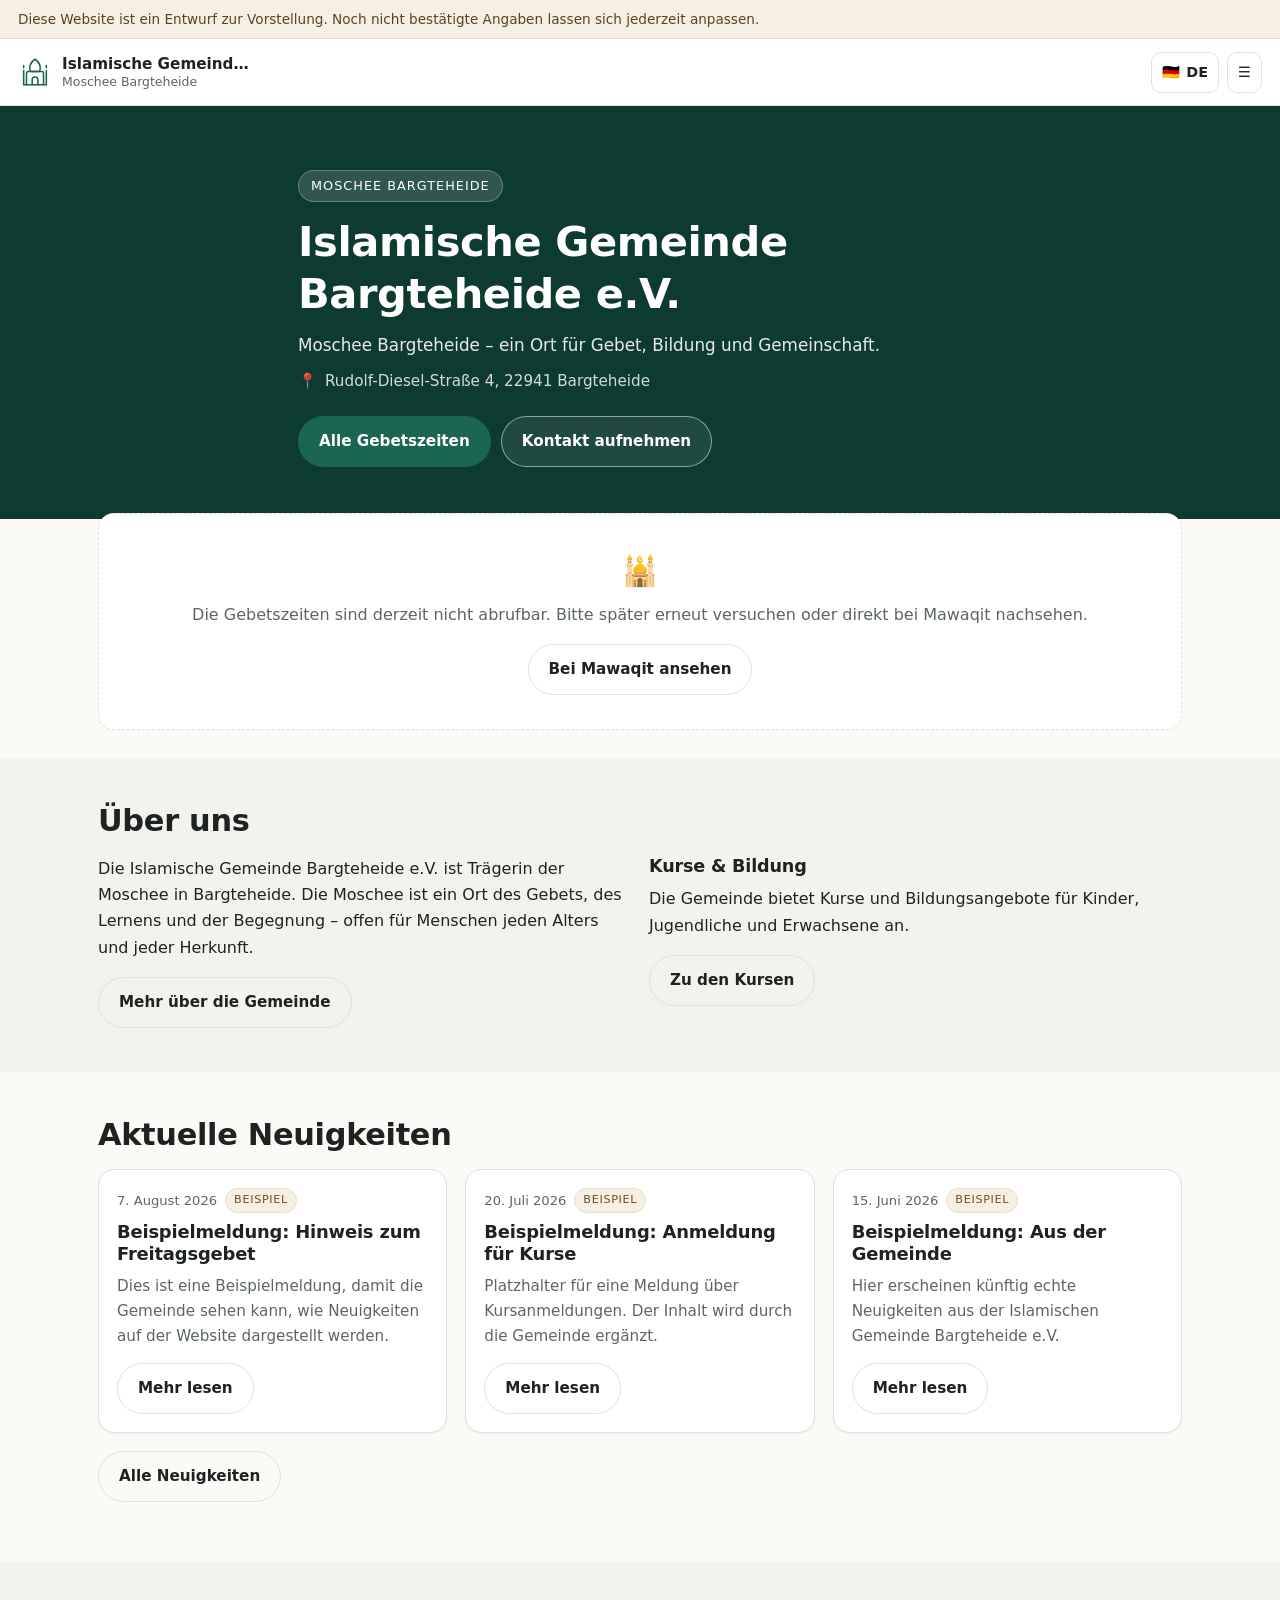
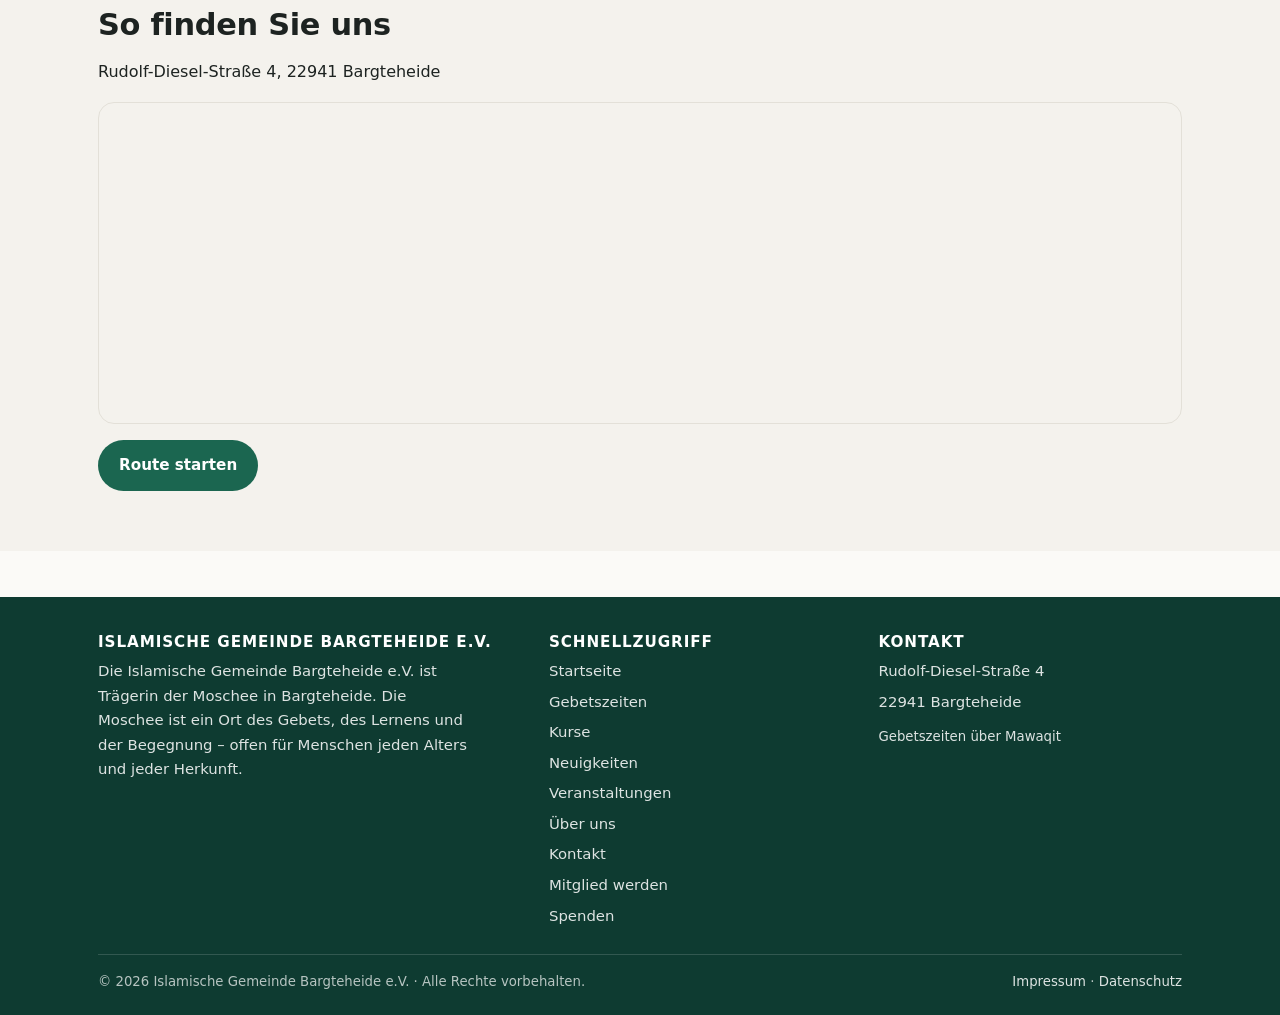
==== index.html @ 80eaada5 "feat: Website der Islamischen Gemeinde Bargteheide e.V. Mehrsprachige, statische Website (Deutsch, T" ====
<!doctype html>
<html lang="de">
  <head>
    <meta charset="utf-8" />
    <meta name="viewport" content="width=device-width, initial-scale=1" />
    <title>Islamische Gemeinde Bargteheide e.V. – Moschee Bargteheide</title>
    <meta
      name="description"
      content="Islamische Gemeinde Bargteheide e.V. – Moschee Bargteheide, Rudolf-Diesel-Straße 4, 22941 Bargteheide. Gebetszeiten, Kurse, Neuigkeiten und Veranstaltungen."
    />
    <meta name="theme-color" content="#14503f" />
    <link rel="icon" href="assets/img/favicon.svg" type="image/svg+xml" />
    <link rel="stylesheet" href="assets/css/style.css" />
  </head>
  <body data-page-title-key="nav.home">
    <a class="skip-link" href="#main" data-i18n="common.skip">Zum Inhalt springen</a>
    <div data-site-header></div>

    <main id="main">
      <section class="hero">
        <div class="hero__media">
          <img data-hero-image src="assets/img/moschee-aussen.jpg" alt="" />
        </div>
        <div class="container hero__inner">
          <span class="hero__kicker" data-i18n="site.subtitle">Moschee Bargteheide</span>
          <h1 data-i18n="home.heroTitle">Islamische Gemeinde Bargteheide e.V.</h1>
          <p class="hero__text" data-i18n="home.heroSubtitle">
            Moschee Bargteheide – ein Ort für Gebet, Bildung und Gemeinschaft.
          </p>
          <p class="hero__address">
            <span aria-hidden="true">📍</span>
            <span data-address>Rudolf-Diesel-Straße 4, 22941 Bargteheide</span>
          </p>
          <div class="hero__actions">
            <a class="btn btn--primary" href="gebetszeiten.html" data-i18n="home.ctaPrayer">Alle Gebetszeiten</a>
            <a class="btn btn--ghost" href="kontakt.html" data-i18n="home.ctaContact">Kontakt aufnehmen</a>
          </div>
        </div>
      </section>

      <section class="section section--tight">
        <div class="container prayer-panel">
          <div data-prayer="compact"></div>
        </div>
      </section>

      <section class="section section--alt">
        <div class="container">
          <h2 data-i18n="home.aboutTitle">Über uns</h2>
          <div class="grid grid--2">
            <div>
              <p data-i18n="home.aboutText">
                Die Islamische Gemeinde Bargteheide e.V. ist Trägerin der Moschee in Bargteheide.
              </p>
              <a class="btn btn--outline" href="ueber-uns.html" data-i18n="home.aboutMore">Mehr über die Gemeinde</a>
            </div>
            <div>
              <h3 data-i18n="home.coursesTitle">Kurse &amp; Bildung</h3>
              <p data-i18n="home.coursesText">
                Die Gemeinde bietet Kurse und Bildungsangebote für Kinder, Jugendliche und Erwachsene an.
              </p>
              <a class="btn btn--outline" href="kurse.html" data-i18n="home.coursesLink">Zu den Kursen</a>
            </div>
          </div>
        </div>
      </section>

      <section class="section">
        <div class="container">
          <h2 data-i18n="home.newsTitle">Aktuelle Neuigkeiten</h2>
          <div data-news="latest" data-limit="3"></div>
          <p style="margin-top: 18px">
            <a class="btn btn--outline" href="neuigkeiten.html" data-i18n="home.newsAll">Alle Neuigkeiten</a>
          </p>
        </div>
      </section>

      <section class="section section--alt">
        <div class="container">
          <h2 data-i18n="home.findUs">So finden Sie uns</h2>
          <p data-address>Rudolf-Diesel-Straße 4, 22941 Bargteheide</p>
          <div data-map></div>
          <p style="margin-top: 16px">
            <a class="btn btn--primary" data-route-button href="#" hidden>Route starten</a>
          </p>
        </div>
      </section>
    </main>

    <div data-site-footer></div>

    <script src="assets/js/site.js"></script>
    <script src="assets/js/pages.js"></script>
    <script src="assets/js/prayer.js"></script>
    <script src="assets/js/content.js"></script>
  </body>
</html>
---- assets/css/style.css ----
/* Islamische Gemeinde Bargteheide e.V. – Moschee Bargteheide
   Ruhiges, modernes Design. Mobile First. */

:root {
  --green-900: #0e3b31;
  --green-800: #14503f;
  --green-700: #1b6650;
  --green-600: #248063;
  --green-100: #e5f0ec;
  --sand-500: #b08b52;
  --sand-100: #f6efe4;

  --bg: #fbfaf7;
  --surface: #ffffff;
  --surface-2: #f4f2ed;
  --text: #1d2321;
  --text-soft: #5b6663;
  --border: #e3e0d8;

  --radius: 16px;
  --radius-sm: 10px;
  --shadow: 0 1px 2px rgba(16, 40, 34, 0.05), 0 8px 24px rgba(16, 40, 34, 0.06);
  --shadow-sm: 0 1px 2px rgba(16, 40, 34, 0.06);

  --max: 1120px;
  --header-h: 66px;

  --font: "Segoe UI", system-ui, -apple-system, "Helvetica Neue", Arial, sans-serif;
}

@media (prefers-color-scheme: dark) {
  :root {
    --bg: #101513;
    --surface: #171e1b;
    --surface-2: #1e2724;
    --text: #eef2f0;
    --text-soft: #a7b3af;
    --border: #2a3531;
    --green-100: #1c2f29;
    --shadow: 0 1px 2px rgba(0, 0, 0, 0.35), 0 8px 24px rgba(0, 0, 0, 0.3);
    --shadow-sm: 0 1px 2px rgba(0, 0, 0, 0.35);
  }
}

*,
*::before,
*::after {
  box-sizing: border-box;
}

html {
  scroll-behavior: smooth;
}

body {
  margin: 0;
  background: var(--bg);
  color: var(--text);
  font-family: var(--font);
  font-size: 16px;
  line-height: 1.65;
  -webkit-text-size-adjust: 100%;
}

body[dir="rtl"] {
  font-family: "Segoe UI", "Noto Naskh Arabic", "Times New Roman", system-ui, sans-serif;
  line-height: 1.9;
}

img {
  max-width: 100%;
  display: block;
}

a {
  color: var(--green-700);
  text-decoration: none;
}

a:hover {
  text-decoration: underline;
}

h1,
h2,
h3 {
  line-height: 1.25;
  margin: 0 0 0.5em;
  font-weight: 700;
  letter-spacing: -0.01em;
}

h1 {
  font-size: clamp(1.75rem, 5vw, 2.6rem);
}
h2 {
  font-size: clamp(1.35rem, 3.5vw, 1.9rem);
}
h3 {
  font-size: 1.1rem;
}

p {
  margin: 0 0 1em;
}

.container {
  width: 100%;
  max-width: var(--max);
  margin-inline: auto;
  padding-inline: 18px;
}

.section {
  padding-block: 44px;
}

.section--tight {
  padding-block: 28px;
}

.section--alt {
  background: var(--surface-2);
}

.sr-only {
  position: absolute;
  width: 1px;
  height: 1px;
  overflow: hidden;
  clip: rect(0 0 0 0);
  white-space: nowrap;
}

/* Ausserhalb des Sichtbereichs, aber ohne waagerechtes Scrollen zu erzeugen
   (wichtig fuer die Leserichtung von rechts nach links). */
.skip-link {
  position: absolute;
  top: 8px;
  inset-inline-start: 12px;
  z-index: 200;
  background: var(--green-800);
  color: #fff;
  padding: 10px 16px;
  border-radius: var(--radius-sm);
  transform: translateY(-300%);
}
.skip-link:focus {
  transform: none;
}

:focus-visible {
  outline: 3px solid var(--green-600);
  outline-offset: 2px;
}

/* ---------- Kopfzeile ---------- */

/* Kopf- und Hinweisleiste duerfen etwas breiter sein als der Inhalt,
   damit das Hauptmenue in allen vier Sprachen in eine Zeile passt. */
.site-header > .container,
.site-header .header-inner,
.notice-bar .container,
.mobile-nav > .container {
  max-width: 1320px;
}

.site-header {
  position: sticky;
  top: 0;
  z-index: 100;
  background: color-mix(in srgb, var(--surface) 92%, transparent);
  backdrop-filter: blur(10px);
  border-bottom: 1px solid var(--border);
}

.header-inner {
  min-height: var(--header-h);
  display: flex;
  align-items: center;
  gap: 12px;
}

.brand {
  display: flex;
  align-items: center;
  gap: 10px;
  color: inherit;
  margin-inline-end: auto;
  padding-block: 10px;
}
.brand:hover {
  text-decoration: none;
}

.brand__mark {
  width: 34px;
  height: 34px;
  flex: 0 0 34px;
  color: var(--green-700);
}

.brand__text {
  display: flex;
  flex-direction: column;
  min-width: 0;
}
.brand__title,
.brand__sub {
  overflow: hidden;
  text-overflow: ellipsis;
  white-space: nowrap;
  max-width: min(12rem, 42vw);
}
.brand__title {
  font-weight: 700;
  font-size: 0.95rem;
  line-height: 1.25;
}
.brand__sub {
  font-size: 0.78rem;
  color: var(--text-soft);
  line-height: 1.25;
}

.nav {
  display: none;
}

.nav__list {
  list-style: none;
  display: flex;
  gap: 2px;
  margin: 0;
  padding: 0;
}

.nav__link {
  display: block;
  padding: 8px 9px;
  border-radius: var(--radius-sm);
  color: var(--text);
  font-size: 0.86rem;
  white-space: nowrap;
}
.nav__link:hover {
  background: var(--green-100);
  text-decoration: none;
}
.nav__link[aria-current="page"] {
  color: var(--green-700);
  font-weight: 600;
  background: var(--green-100);
}

.header-actions {
  display: flex;
  align-items: center;
  gap: 8px;
}

.icon-btn {
  display: inline-flex;
  align-items: center;
  gap: 6px;
  background: var(--surface);
  border: 1px solid var(--border);
  color: var(--text);
  border-radius: var(--radius-sm);
  padding: 8px 10px;
  font: inherit;
  font-size: 0.9rem;
  cursor: pointer;
  min-height: 40px;
}
.icon-btn:hover {
  border-color: var(--green-600);
}

/* Sprachauswahl */

.lang {
  position: relative;
}

.lang__current {
  font-weight: 600;
}

.lang__menu {
  position: absolute;
  inset-inline-end: 0;
  top: calc(100% + 8px);
  min-width: 190px;
  background: var(--surface);
  border: 1px solid var(--border);
  border-radius: var(--radius);
  box-shadow: var(--shadow);
  padding: 6px;
  margin: 0;
  list-style: none;
  display: none;
}
.lang__menu[data-open="true"] {
  display: block;
}

.lang__option {
  display: flex;
  align-items: center;
  gap: 10px;
  width: 100%;
  padding: 9px 10px;
  border: 0;
  background: transparent;
  border-radius: var(--radius-sm);
  font: inherit;
  color: var(--text);
  cursor: pointer;
  text-align: start;
}
.lang__option:hover {
  background: var(--green-100);
}
.lang__option[aria-current="true"] {
  font-weight: 700;
  color: var(--green-700);
}
.lang__flag {
  font-size: 1.15rem;
}

/* Mobiles Menü */

.mobile-nav {
  display: none;
  border-top: 1px solid var(--border);
  background: var(--surface);
  padding: 10px 0 16px;
}
.mobile-nav[data-open="true"] {
  display: block;
}
.mobile-nav__list {
  list-style: none;
  margin: 0;
  padding: 0;
  display: grid;
  gap: 2px;
}
.mobile-nav__list a {
  display: block;
  padding: 11px 12px;
  border-radius: var(--radius-sm);
  color: var(--text);
}
.mobile-nav__list a:hover,
.mobile-nav__list a[aria-current="page"] {
  background: var(--green-100);
  color: var(--green-700);
  text-decoration: none;
}

@media (min-width: 1300px) {
  .nav {
    display: block;
  }
  .menu-toggle {
    display: none;
  }
  .mobile-nav {
    display: none !important;
  }
  .brand__title,
  .brand__sub {
    max-width: 15rem;
  }
}

/* Sehr schmale Telefone */
@media (max-width: 360px) {
  .container {
    padding-inline: 14px;
  }
  .brand__title,
  .brand__sub {
    max-width: 38vw;
  }
  .icon-btn {
    padding: 8px;
  }
}

/* ---------- Hinweisbanner ---------- */

.notice-bar {
  background: var(--sand-100);
  color: #5a4322;
  font-size: 0.85rem;
  border-bottom: 1px solid #e8dcc6;
}
@media (prefers-color-scheme: dark) {
  .notice-bar {
    background: #2a2418;
    color: #e5d5b4;
    border-bottom-color: #3a3222;
  }
}
.notice-bar .container {
  padding-block: 8px;
}

/* ---------- Startseite / Hero ---------- */

.hero {
  position: relative;
  color: #fff;
  background: var(--green-900);
  overflow: hidden;
}

.hero__media {
  position: absolute;
  inset: 0;
}
.hero__media img {
  width: 100%;
  height: 100%;
  object-fit: cover;
}
.hero__media::after {
  content: "";
  position: absolute;
  inset: 0;
  background: linear-gradient(180deg, rgba(9, 32, 26, 0.55) 0%, rgba(9, 32, 26, 0.82) 100%);
}

.hero__inner {
  position: relative;
  padding-block: 64px 52px;
  max-width: 720px;
}

.hero__kicker {
  display: inline-block;
  font-size: 0.8rem;
  letter-spacing: 0.08em;
  text-transform: uppercase;
  background: rgba(255, 255, 255, 0.14);
  border: 1px solid rgba(255, 255, 255, 0.25);
  padding: 4px 12px;
  border-radius: 999px;
  margin-bottom: 14px;
}

.hero h1 {
  color: #fff;
  margin-bottom: 12px;
}

.hero__text {
  color: rgba(255, 255, 255, 0.9);
  font-size: 1.05rem;
  margin-bottom: 10px;
}

.hero__address {
  color: rgba(255, 255, 255, 0.82);
  font-size: 0.95rem;
  display: flex;
  align-items: center;
  gap: 8px;
  margin-bottom: 22px;
}

.hero__actions {
  display: flex;
  flex-wrap: wrap;
  gap: 10px;
}

/* ---------- Schaltflächen ---------- */

.btn {
  display: inline-flex;
  align-items: center;
  justify-content: center;
  gap: 8px;
  padding: 12px 20px;
  border-radius: 999px;
  font-weight: 600;
  font-size: 0.95rem;
  border: 1px solid transparent;
  cursor: pointer;
  min-height: 46px;
  transition: background-color 0.15s ease, border-color 0.15s ease, color 0.15s ease;
}
.btn:hover {
  text-decoration: none;
}

.btn--primary {
  background: var(--green-700);
  color: #fff;
}
.btn--primary:hover {
  background: var(--green-800);
}

.btn--ghost {
  background: rgba(255, 255, 255, 0.08);
  border-color: rgba(255, 255, 255, 0.5);
  color: #fff;
}
.btn--ghost:hover {
  background: rgba(255, 255, 255, 0.16);
}

.btn--outline {
  background: transparent;
  border-color: var(--border);
  color: var(--text);
}
.btn--outline:hover {
  border-color: var(--green-600);
  color: var(--green-700);
}

/* ---------- Gebetszeiten ---------- */

.prayer-panel {
  margin-top: -34px;
  position: relative;
  z-index: 2;
}

.card {
  background: var(--surface);
  border: 1px solid var(--border);
  border-radius: var(--radius);
  box-shadow: var(--shadow);
  padding: 20px;
}

.next-prayer {
  display: grid;
  gap: 14px;
  align-items: center;
  border-bottom: 1px solid var(--border);
  padding-bottom: 16px;
  margin-bottom: 16px;
}

.next-prayer__label {
  font-size: 0.82rem;
  text-transform: uppercase;
  letter-spacing: 0.08em;
  color: var(--text-soft);
  margin-bottom: 2px;
}

.next-prayer__name {
  font-size: 1.5rem;
  font-weight: 700;
  color: var(--green-700);
}

.next-prayer__time {
  font-size: 1.05rem;
  color: var(--text-soft);
}

.countdown {
  display: flex;
  gap: 8px;
  /* Stunden – Minuten – Sekunden bleiben in jeder Sprache in derselben Reihenfolge. */
  direction: ltr;
}

.countdown__cell {
  background: var(--surface-2);
  border-radius: var(--radius-sm);
  padding: 8px 12px;
  min-width: 62px;
  text-align: center;
}
.countdown__value {
  font-size: 1.4rem;
  font-weight: 700;
  font-variant-numeric: tabular-nums;
  line-height: 1.15;
}
.countdown__unit {
  font-size: 0.7rem;
  text-transform: uppercase;
  letter-spacing: 0.06em;
  color: var(--text-soft);
}

@media (min-width: 700px) {
  .next-prayer {
    grid-template-columns: 1fr auto;
  }
  .card {
    padding: 26px;
  }
}

.times-grid {
  display: grid;
  grid-template-columns: repeat(2, 1fr);
  gap: 8px;
}

@media (min-width: 620px) {
  .times-grid {
    grid-template-columns: repeat(3, 1fr);
  }
}
@media (min-width: 900px) {
  .times-grid {
    grid-template-columns: repeat(6, 1fr);
  }
}

.time-cell {
  background: var(--surface-2);
  border-radius: var(--radius-sm);
  padding: 12px 10px;
  text-align: center;
  border: 1px solid transparent;
}
.time-cell[data-active="true"] {
  background: var(--green-100);
  border-color: var(--green-600);
}
.time-cell__name {
  font-size: 0.8rem;
  color: var(--text-soft);
  margin-bottom: 2px;
}
.time-cell__value {
  font-size: 1.22rem;
  font-weight: 700;
  font-variant-numeric: tabular-nums;
}
.time-cell__iqama {
  font-size: 0.74rem;
  color: var(--text-soft);
  margin-top: 2px;
}

.jumua-box {
  margin-top: 16px;
  background: linear-gradient(135deg, var(--green-800), var(--green-600));
  color: #fff;
  border-radius: var(--radius);
  padding: 16px 20px;
  display: flex;
  flex-wrap: wrap;
  align-items: center;
  justify-content: space-between;
  gap: 10px;
}
.jumua-box__label {
  font-weight: 600;
}
.jumua-box__time {
  font-size: 1.5rem;
  font-weight: 700;
  font-variant-numeric: tabular-nums;
}

.panel-foot {
  margin-top: 16px;
  display: flex;
  flex-wrap: wrap;
  gap: 10px;
  align-items: center;
  justify-content: space-between;
  font-size: 0.82rem;
  color: var(--text-soft);
}

.month-table-wrap {
  overflow-x: auto;
  border: 1px solid var(--border);
  border-radius: var(--radius);
  background: var(--surface);
}

table.month-table {
  border-collapse: collapse;
  width: 100%;
  min-width: 620px;
  font-variant-numeric: tabular-nums;
}
.month-table th,
.month-table td {
  padding: 10px 12px;
  text-align: start;
  border-bottom: 1px solid var(--border);
  font-size: 0.92rem;
  white-space: nowrap;
}
.month-table thead th {
  background: var(--surface-2);
  font-size: 0.8rem;
  text-transform: uppercase;
  letter-spacing: 0.05em;
  color: var(--text-soft);
  position: sticky;
  top: 0;
}
.month-table tr[data-today="true"] td {
  background: var(--green-100);
  font-weight: 600;
}

/* ---------- Karten-Raster ---------- */

.grid {
  display: grid;
  gap: 18px;
  grid-template-columns: 1fr;
}
@media (min-width: 640px) {
  .grid--2 {
    grid-template-columns: repeat(2, 1fr);
  }
}
@media (min-width: 900px) {
  .grid--3 {
    grid-template-columns: repeat(3, 1fr);
  }
  .grid--2 {
    grid-template-columns: repeat(2, 1fr);
  }
}

.entry-card {
  background: var(--surface);
  border: 1px solid var(--border);
  border-radius: var(--radius);
  box-shadow: var(--shadow-sm);
  overflow: hidden;
  display: flex;
  flex-direction: column;
}

.entry-card__media {
  aspect-ratio: 16 / 9;
  background: var(--surface-2);
}
.entry-card__media img {
  width: 100%;
  height: 100%;
  object-fit: cover;
}

.entry-card__body {
  padding: 18px;
  display: flex;
  flex-direction: column;
  gap: 8px;
  flex: 1;
}

.entry-card__meta {
  font-size: 0.82rem;
  color: var(--text-soft);
  display: flex;
  flex-wrap: wrap;
  gap: 8px;
  align-items: center;
}

.entry-card__title {
  margin: 0;
  font-size: 1.12rem;
}

.entry-card__text {
  margin: 0;
  color: var(--text-soft);
  font-size: 0.95rem;
}

.entry-card__foot {
  margin-top: auto;
  padding-top: 6px;
}

.badge {
  display: inline-block;
  font-size: 0.7rem;
  letter-spacing: 0.06em;
  text-transform: uppercase;
  padding: 2px 8px;
  border-radius: 999px;
  background: var(--sand-100);
  color: #6b5122;
  border: 1px solid #e8dcc6;
}
@media (prefers-color-scheme: dark) {
  .badge {
    background: #2a2418;
    color: #e5d5b4;
    border-color: #3a3222;
  }
}

.detail-list {
  list-style: none;
  margin: 0;
  padding: 0;
  display: grid;
  gap: 6px;
  font-size: 0.93rem;
}
.detail-list li {
  display: flex;
  gap: 8px;
}
.detail-list dt,
.detail-list .label {
  color: var(--text-soft);
  min-width: 108px;
  flex: 0 0 auto;
}

/* ---------- Inhaltsseiten ---------- */

.page-head {
  background: var(--surface-2);
  border-bottom: 1px solid var(--border);
  padding-block: 34px;
}
.page-head p {
  color: var(--text-soft);
  margin: 0;
  max-width: 62ch;
}

.prose {
  max-width: 72ch;
}
.prose h2 {
  margin-top: 1.6em;
}

.info-box {
  background: var(--green-100);
  border: 1px solid color-mix(in srgb, var(--green-600) 30%, transparent);
  border-radius: var(--radius);
  padding: 16px 18px;
  color: var(--text);
}

.empty-state {
  background: var(--surface);
  border: 1px dashed var(--border);
  border-radius: var(--radius);
  padding: 34px 22px;
  text-align: center;
  color: var(--text-soft);
}
.empty-state__icon {
  font-size: 1.8rem;
  margin-bottom: 6px;
}

.map-frame {
  border: 1px solid var(--border);
  border-radius: var(--radius);
  overflow: hidden;
  background: var(--surface-2);
}
.map-frame iframe {
  display: block;
  width: 100%;
  height: 320px;
  border: 0;
}

.steps {
  counter-reset: step;
  list-style: none;
  padding: 0;
  margin: 0;
  display: grid;
  gap: 12px;
}
.steps li {
  counter-increment: step;
  background: var(--surface);
  border: 1px solid var(--border);
  border-radius: var(--radius);
  padding: 16px 18px;
  display: flex;
  gap: 14px;
  align-items: flex-start;
}
.steps li::before {
  content: counter(step);
  flex: 0 0 30px;
  height: 30px;
  border-radius: 50%;
  background: var(--green-700);
  color: #fff;
  display: grid;
  place-items: center;
  font-weight: 700;
  font-size: 0.9rem;
}

.bank-table {
  width: 100%;
  border-collapse: collapse;
}
.bank-table th,
.bank-table td {
  text-align: start;
  padding: 10px 0;
  border-bottom: 1px solid var(--border);
  font-size: 0.95rem;
}
.bank-table th {
  color: var(--text-soft);
  font-weight: 500;
  width: 40%;
}
.bank-table td {
  font-variant-numeric: tabular-nums;
}

/* ---------- Fußzeile ---------- */

.site-footer {
  margin-top: 46px;
  background: var(--green-900);
  color: rgba(255, 255, 255, 0.86);
  padding-block: 36px 22px;
}
.site-footer a {
  color: rgba(255, 255, 255, 0.86);
}
.site-footer h3 {
  color: #fff;
  font-size: 0.95rem;
  text-transform: uppercase;
  letter-spacing: 0.06em;
}
.footer-grid {
  display: grid;
  gap: 26px;
  grid-template-columns: 1fr;
}
@media (min-width: 760px) {
  .footer-grid {
    grid-template-columns: 1.4fr 1fr 1fr;
  }
}
.footer-list {
  list-style: none;
  margin: 0;
  padding: 0;
  display: grid;
  gap: 6px;
  font-size: 0.93rem;
}
.footer-bottom {
  margin-top: 26px;
  padding-top: 16px;
  border-top: 1px solid rgba(255, 255, 255, 0.15);
  display: flex;
  flex-wrap: wrap;
  gap: 10px;
  justify-content: space-between;
  font-size: 0.83rem;
  color: rgba(255, 255, 255, 0.7);
}
.footer-bottom a:hover {
  color: #fff;
}

/* ---------- RTL ---------- */

body[dir="rtl"] .hero__inner,
body[dir="rtl"] .prose {
  text-align: start;
}

@media (prefers-reduced-motion: reduce) {
  * {
    transition: none !important;
    animation: none !important;
    scroll-behavior: auto !important;
  }
}
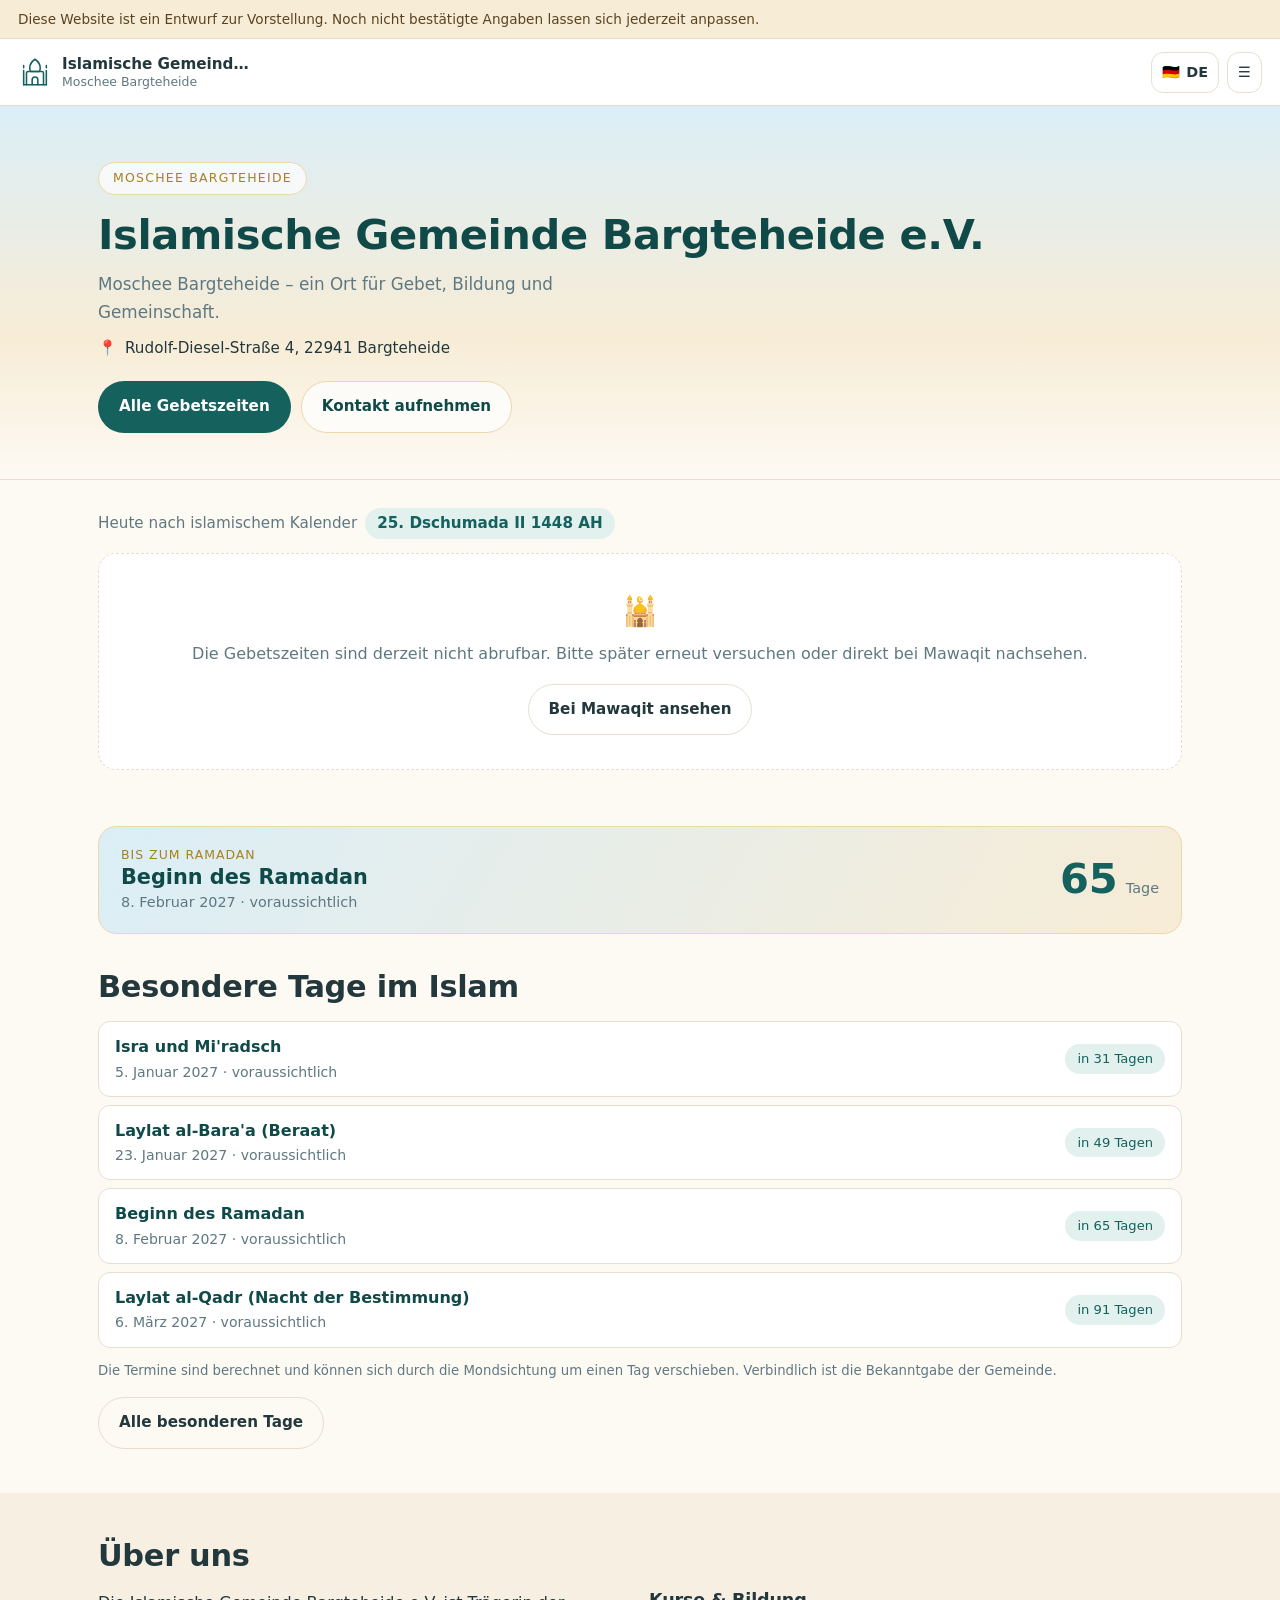
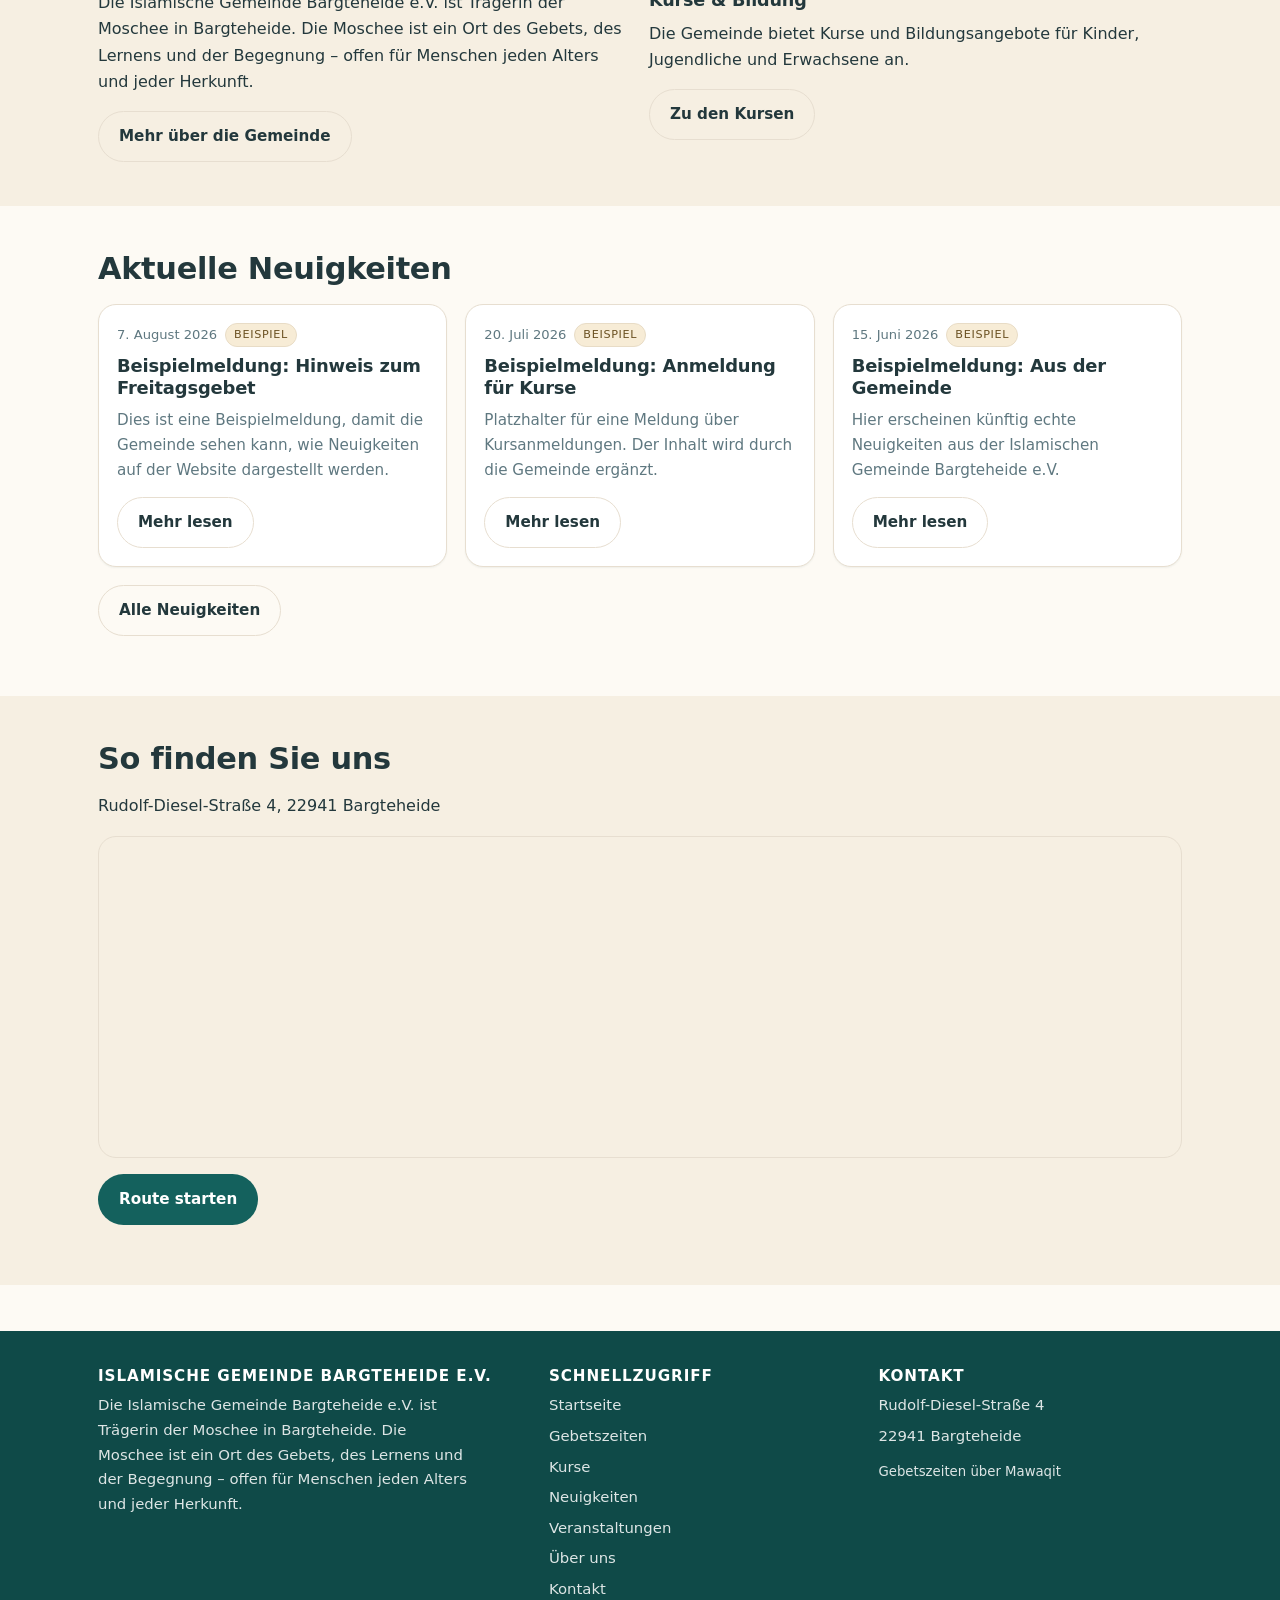
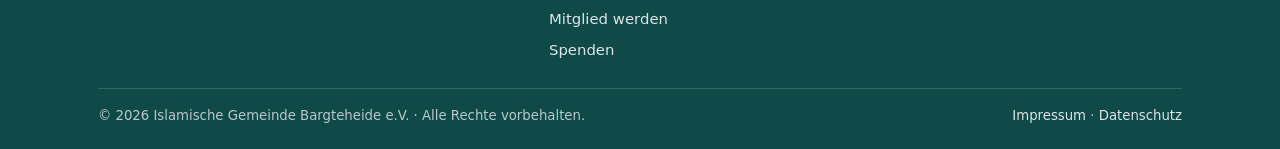
==== commit 594cbb00: "feat: helle Farbwelt, islamischer Kalender, Kurs und Online-Beitritt Farben: neue, deutlich hellere " ====
--- a/index.html
+++ b/index.html
@@ -18,29 +18,48 @@
 
     <main id="main">
       <section class="hero">
-        <div class="hero__media">
-          <img data-hero-image src="assets/img/moschee-aussen.jpg" alt="" />
-        </div>
-        <div class="container hero__inner">
-          <span class="hero__kicker" data-i18n="site.subtitle">Moschee Bargteheide</span>
-          <h1 data-i18n="home.heroTitle">Islamische Gemeinde Bargteheide e.V.</h1>
-          <p class="hero__text" data-i18n="home.heroSubtitle">
-            Moschee Bargteheide – ein Ort für Gebet, Bildung und Gemeinschaft.
-          </p>
-          <p class="hero__address">
-            <span aria-hidden="true">📍</span>
-            <span data-address>Rudolf-Diesel-Straße 4, 22941 Bargteheide</span>
-          </p>
-          <div class="hero__actions">
-            <a class="btn btn--primary" href="gebetszeiten.html" data-i18n="home.ctaPrayer">Alle Gebetszeiten</a>
-            <a class="btn btn--ghost" href="kontakt.html" data-i18n="home.ctaContact">Kontakt aufnehmen</a>
+        <div class="container hero__grid">
+          <div class="hero__content">
+            <span class="hero__kicker" data-i18n="site.subtitle">Moschee Bargteheide</span>
+            <h1 data-i18n="home.heroTitle">Islamische Gemeinde Bargteheide e.V.</h1>
+            <p class="hero__text" data-i18n="home.heroSubtitle">
+              Moschee Bargteheide – ein Ort für Gebet, Bildung und Gemeinschaft.
+            </p>
+            <p class="hero__address">
+              <span aria-hidden="true">📍</span>
+              <span data-address>Rudolf-Diesel-Straße 4, 22941 Bargteheide</span>
+            </p>
+            <div class="hero__actions">
+              <a class="btn btn--primary" href="gebetszeiten.html" data-i18n="home.ctaPrayer">Alle Gebetszeiten</a>
+              <a class="btn btn--ghost" href="kontakt.html" data-i18n="home.ctaContact">Kontakt aufnehmen</a>
+            </div>
           </div>
+          <figure class="hero__figure">
+            <img data-hero-image src="assets/img/moschee-aussen.jpg" alt="" />
+          </figure>
         </div>
       </section>
 
       <section class="section section--tight">
         <div class="container prayer-panel">
+          <p class="hijri-line">
+            <span data-i18n="home.hijriLabel">Heute nach islamischem Kalender</span>
+            <span class="hijri-line__value" data-hijri-date></span>
+          </p>
           <div data-prayer="compact"></div>
+        </div>
+      </section>
+
+      <section class="section section--tight">
+        <div class="container">
+          <div data-ramadan-countdown></div>
+          <h2 style="margin-top: 34px" data-i18n="home.islamicDaysTitle">Besondere Tage im Islam</h2>
+          <div data-islamic-days data-limit="4"></div>
+          <p style="margin-top: 16px">
+            <a class="btn btn--outline" href="gebetszeiten.html#besondere-tage" data-i18n="home.islamicDaysAll">
+              Alle besonderen Tage
+            </a>
+          </p>
         </div>
       </section>
 
@@ -92,6 +111,7 @@
     <script src="assets/js/site.js"></script>
     <script src="assets/js/pages.js"></script>
     <script src="assets/js/prayer.js"></script>
+    <script src="assets/js/hijri.js"></script>
     <script src="assets/js/content.js"></script>
   </body>
 </html>
--- a/assets/css/style.css
+++ b/assets/css/style.css
@@ -1,26 +1,33 @@
 /* Islamische Gemeinde Bargteheide e.V. – Moschee Bargteheide
    Ruhiges, modernes Design. Mobile First. */
 
+/* Farbwelt nach den Plakaten der Gemeinde:
+   Himmelblau, Sand, Gold und Petrol – hell, ruhig und freundlich. */
 :root {
-  --green-900: #0e3b31;
-  --green-800: #14503f;
-  --green-700: #1b6650;
-  --green-600: #248063;
-  --green-100: #e5f0ec;
-  --sand-500: #b08b52;
-  --sand-100: #f6efe4;
-
-  --bg: #fbfaf7;
+  --petrol-900: #0f4a48;
+  --petrol-700: #14615d;
+  --petrol-500: #1f7d76;
+  --petrol-100: #e2f0ee;
+
+  --sky-300: #a9d3e6;
+  --sky-100: #dbeef7;
+
+  --gold-600: #a8801f;
+  --gold-500: #c79a2c;
+  --sand-200: #edd8ab;
+  --sand-100: #f7ecd6;
+
+  --bg: #fdfaf4;
   --surface: #ffffff;
-  --surface-2: #f4f2ed;
-  --text: #1d2321;
-  --text-soft: #5b6663;
-  --border: #e3e0d8;
-
-  --radius: 16px;
-  --radius-sm: 10px;
-  --shadow: 0 1px 2px rgba(16, 40, 34, 0.05), 0 8px 24px rgba(16, 40, 34, 0.06);
-  --shadow-sm: 0 1px 2px rgba(16, 40, 34, 0.06);
+  --surface-2: #f6efe2;
+  --text: #23383c;
+  --text-soft: #5f7880;
+  --border: #e7ded0;
+
+  --radius: 18px;
+  --radius-sm: 12px;
+  --shadow: 0 1px 2px rgba(24, 60, 60, 0.04), 0 10px 28px rgba(24, 60, 60, 0.07);
+  --shadow-sm: 0 1px 2px rgba(24, 60, 60, 0.06);
 
   --max: 1120px;
   --header-h: 66px;
@@ -30,14 +37,16 @@
 
 @media (prefers-color-scheme: dark) {
   :root {
-    --bg: #101513;
-    --surface: #171e1b;
-    --surface-2: #1e2724;
-    --text: #eef2f0;
-    --text-soft: #a7b3af;
-    --border: #2a3531;
-    --green-100: #1c2f29;
-    --shadow: 0 1px 2px rgba(0, 0, 0, 0.35), 0 8px 24px rgba(0, 0, 0, 0.3);
+    --bg: #14201f;
+    --surface: #1b2828;
+    --surface-2: #22302f;
+    --text: #eef4f3;
+    --text-soft: #a9bcbd;
+    --border: #2f403f;
+    --petrol-100: #1e3a38;
+    --sand-100: #2a2519;
+    --sky-100: #1d2f36;
+    --shadow: 0 1px 2px rgba(0, 0, 0, 0.35), 0 10px 28px rgba(0, 0, 0, 0.3);
     --shadow-sm: 0 1px 2px rgba(0, 0, 0, 0.35);
   }
 }
@@ -73,7 +82,7 @@
 }
 
 a {
-  color: var(--green-700);
+  color: var(--petrol-700);
   text-decoration: none;
 }
 
@@ -139,7 +148,7 @@
   top: 8px;
   inset-inline-start: 12px;
   z-index: 200;
-  background: var(--green-800);
+  background: var(--petrol-700);
   color: #fff;
   padding: 10px 16px;
   border-radius: var(--radius-sm);
@@ -150,7 +159,7 @@
 }
 
 :focus-visible {
-  outline: 3px solid var(--green-600);
+  outline: 3px solid var(--petrol-500);
   outline-offset: 2px;
 }
 
@@ -197,7 +206,7 @@
   width: 34px;
   height: 34px;
   flex: 0 0 34px;
-  color: var(--green-700);
+  color: var(--petrol-700);
 }
 
 .brand__text {
@@ -244,13 +253,13 @@
   white-space: nowrap;
 }
 .nav__link:hover {
-  background: var(--green-100);
+  background: var(--petrol-100);
   text-decoration: none;
 }
 .nav__link[aria-current="page"] {
-  color: var(--green-700);
+  color: var(--petrol-700);
   font-weight: 600;
-  background: var(--green-100);
+  background: var(--petrol-100);
 }
 
 .header-actions {
@@ -274,7 +283,7 @@
   min-height: 40px;
 }
 .icon-btn:hover {
-  border-color: var(--green-600);
+  border-color: var(--petrol-500);
 }
 
 /* Sprachauswahl */
@@ -320,11 +329,11 @@
   text-align: start;
 }
 .lang__option:hover {
-  background: var(--green-100);
+  background: var(--petrol-100);
 }
 .lang__option[aria-current="true"] {
   font-weight: 700;
-  color: var(--green-700);
+  color: var(--petrol-700);
 }
 .lang__flag {
   font-size: 1.15rem;
@@ -356,8 +365,8 @@
 }
 .mobile-nav__list a:hover,
 .mobile-nav__list a[aria-current="page"] {
-  background: var(--green-100);
-  color: var(--green-700);
+  background: var(--petrol-100);
+  color: var(--petrol-700);
   text-decoration: none;
 }
 
@@ -412,71 +421,92 @@
 
 /* ---------- Startseite / Hero ---------- */
 
+/* Heller Kopfbereich im Stil der Gemeinde-Plakate: Himmel oben, Sand unten,
+   dunkle Schrift auf hellem Grund – bewusst ohne dunkle Bildabdunklung. */
 .hero {
   position: relative;
-  color: #fff;
-  background: var(--green-900);
+  background: linear-gradient(180deg, var(--sky-100) 0%, var(--sand-100) 62%, var(--bg) 100%);
+  border-bottom: 1px solid var(--border);
   overflow: hidden;
 }
 
-.hero__media {
-  position: absolute;
-  inset: 0;
-}
-.hero__media img {
+.hero__grid {
+  position: relative;
+  display: grid;
+  gap: 26px;
+  padding-block: 40px 34px;
+  align-items: center;
+}
+
+@media (min-width: 900px) {
+  .hero__grid {
+    grid-template-columns: 1.05fr 0.95fr;
+    padding-block: 56px 46px;
+  }
+  /* Solange das Foto der Moschee fehlt, nutzt der Text die volle Breite. */
+  .hero__grid:has(.hero__figure[hidden]) {
+    grid-template-columns: 1fr;
+  }
+}
+
+.hero__kicker {
+  display: inline-flex;
+  align-items: center;
+  gap: 8px;
+  font-size: 0.78rem;
+  letter-spacing: 0.1em;
+  text-transform: uppercase;
+  color: var(--gold-600);
+  background: rgba(255, 255, 255, 0.7);
+  border: 1px solid var(--sand-200);
+  padding: 5px 14px;
+  border-radius: 999px;
+  margin-bottom: 14px;
+}
+
+.hero h1 {
+  color: var(--petrol-900);
+  margin-bottom: 10px;
+}
+
+.hero__text {
+  color: var(--text-soft);
+  font-size: 1.05rem;
+  margin-bottom: 10px;
+  max-width: 46ch;
+}
+
+.hero__address {
+  color: var(--text);
+  font-size: 0.95rem;
+  display: flex;
+  align-items: center;
+  gap: 8px;
+  margin-bottom: 20px;
+}
+
+.hero__actions {
+  display: flex;
+  flex-wrap: wrap;
+  gap: 10px;
+}
+
+/* Das Foto der Moschee steht frei auf hellem Grund – ohne Rahmen des Plakats. */
+.hero__figure {
+  margin: 0;
+  border-radius: var(--radius);
+  overflow: hidden;
+  background: rgba(255, 255, 255, 0.55);
+  box-shadow: var(--shadow);
+  aspect-ratio: 4 / 3;
+}
+.hero__figure img {
   width: 100%;
   height: 100%;
   object-fit: cover;
 }
-.hero__media::after {
-  content: "";
-  position: absolute;
-  inset: 0;
-  background: linear-gradient(180deg, rgba(9, 32, 26, 0.55) 0%, rgba(9, 32, 26, 0.82) 100%);
-}
-
-.hero__inner {
-  position: relative;
-  padding-block: 64px 52px;
-  max-width: 720px;
-}
-
-.hero__kicker {
-  display: inline-block;
-  font-size: 0.8rem;
-  letter-spacing: 0.08em;
-  text-transform: uppercase;
-  background: rgba(255, 255, 255, 0.14);
-  border: 1px solid rgba(255, 255, 255, 0.25);
-  padding: 4px 12px;
-  border-radius: 999px;
-  margin-bottom: 14px;
-}
-
-.hero h1 {
-  color: #fff;
-  margin-bottom: 12px;
-}
-
-.hero__text {
-  color: rgba(255, 255, 255, 0.9);
-  font-size: 1.05rem;
-  margin-bottom: 10px;
-}
-
-.hero__address {
-  color: rgba(255, 255, 255, 0.82);
-  font-size: 0.95rem;
-  display: flex;
-  align-items: center;
-  gap: 8px;
-  margin-bottom: 22px;
-}
-
-.hero__actions {
-  display: flex;
-  flex-wrap: wrap;
-  gap: 10px;
+.hero__figure[hidden] {
+  display: none;
 }
 
 /* ---------- Schaltflächen ---------- */
@@ -500,20 +530,21 @@
 }
 
 .btn--primary {
-  background: var(--green-700);
+  background: var(--petrol-700);
   color: #fff;
 }
 .btn--primary:hover {
-  background: var(--green-800);
+  background: var(--petrol-700);
 }
 
 .btn--ghost {
-  background: rgba(255, 255, 255, 0.08);
-  border-color: rgba(255, 255, 255, 0.5);
-  color: #fff;
+  background: rgba(255, 255, 255, 0.75);
+  border-color: var(--sand-200);
+  color: var(--petrol-900);
 }
 .btn--ghost:hover {
-  background: rgba(255, 255, 255, 0.16);
+  background: #fff;
+  border-color: var(--gold-500);
 }
 
 .btn--outline {
@@ -522,14 +553,13 @@
   color: var(--text);
 }
 .btn--outline:hover {
-  border-color: var(--green-600);
-  color: var(--green-700);
+  border-color: var(--petrol-500);
+  color: var(--petrol-700);
 }
 
 /* ---------- Gebetszeiten ---------- */
 
 .prayer-panel {
-  margin-top: -34px;
   position: relative;
   z-index: 2;
 }
@@ -562,7 +592,7 @@
 .next-prayer__name {
   font-size: 1.5rem;
   font-weight: 700;
-  color: var(--green-700);
+  color: var(--petrol-700);
 }
 
 .next-prayer__time {
@@ -631,8 +661,8 @@
   border: 1px solid transparent;
 }
 .time-cell[data-active="true"] {
-  background: var(--green-100);
-  border-color: var(--green-600);
+  background: var(--petrol-100);
+  border-color: var(--petrol-500);
 }
 .time-cell__name {
   font-size: 0.8rem;
@@ -652,7 +682,7 @@
 
 .jumua-box {
   margin-top: 16px;
-  background: linear-gradient(135deg, var(--green-800), var(--green-600));
+  background: linear-gradient(135deg, var(--petrol-700), var(--petrol-500));
   color: #fff;
   border-radius: var(--radius);
   padding: 16px 20px;
@@ -713,7 +743,7 @@
   top: 0;
 }
 .month-table tr[data-today="true"] td {
-  background: var(--green-100);
+  background: var(--petrol-100);
   font-weight: 600;
 }
 
@@ -850,8 +880,8 @@
 }
 
 .info-box {
-  background: var(--green-100);
-  border: 1px solid color-mix(in srgb, var(--green-600) 30%, transparent);
+  background: var(--petrol-100);
+  border: 1px solid color-mix(in srgb, var(--petrol-500) 30%, transparent);
   border-radius: var(--radius);
   padding: 16px 18px;
   color: var(--text);
@@ -906,7 +936,7 @@
   flex: 0 0 30px;
   height: 30px;
   border-radius: 50%;
-  background: var(--green-700);
+  background: var(--petrol-700);
   color: #fff;
   display: grid;
   place-items: center;
@@ -938,7 +968,7 @@
 
 .site-footer {
   margin-top: 46px;
-  background: var(--green-900);
+  background: var(--petrol-900);
   color: rgba(255, 255, 255, 0.86);
   padding-block: 36px 22px;
 }
@@ -984,11 +1014,228 @@
   color: #fff;
 }
 
+
+/* ---------- Islamischer Kalender ---------- */
+
+/* Hidschri-Datum neben dem heutigen Tag */
+.hijri-line {
+  display: flex;
+  flex-wrap: wrap;
+  align-items: baseline;
+  gap: 8px;
+  margin-bottom: 14px;
+  font-size: 0.95rem;
+  color: var(--text-soft);
+}
+.hijri-line__value {
+  font-weight: 600;
+  color: var(--petrol-700);
+  background: var(--petrol-100);
+  border-radius: 999px;
+  padding: 3px 12px;
+}
+
+/* Countdown bis Ramadan */
+.countdown-card {
+  display: flex;
+  flex-wrap: wrap;
+  align-items: center;
+  justify-content: space-between;
+  gap: 16px;
+  background: linear-gradient(120deg, var(--sky-100), var(--sand-100));
+  border: 1px solid var(--sand-200);
+  border-radius: var(--radius);
+  padding: 18px 22px;
+}
+.countdown-card__label {
+  font-size: 0.78rem;
+  letter-spacing: 0.08em;
+  text-transform: uppercase;
+  color: var(--gold-600);
+}
+.countdown-card__title {
+  font-size: 1.3rem;
+  font-weight: 700;
+  color: var(--petrol-900);
+  line-height: 1.25;
+}
+.countdown-card__date {
+  font-size: 0.9rem;
+  color: var(--text-soft);
+}
+.countdown-card__value {
+  display: flex;
+  align-items: baseline;
+  gap: 8px;
+}
+.countdown-card__number {
+  font-size: 2.6rem;
+  font-weight: 700;
+  color: var(--petrol-700);
+  font-variant-numeric: tabular-nums;
+  line-height: 1;
+}
+.countdown-card__unit {
+  font-size: 0.9rem;
+  color: var(--text-soft);
+}
+
+@media (prefers-color-scheme: dark) {
+  .countdown-card {
+    background: linear-gradient(120deg, var(--surface-2), var(--surface));
+  }
+  .countdown-card__title {
+    color: var(--text);
+  }
+}
+
+/* Liste der besonderen Tage */
+.day-list {
+  list-style: none;
+  margin: 0;
+  padding: 0;
+  display: grid;
+  gap: 8px;
+}
+.day-list__item {
+  display: flex;
+  flex-wrap: wrap;
+  align-items: center;
+  justify-content: space-between;
+  gap: 10px;
+  background: var(--surface);
+  border: 1px solid var(--border);
+  border-radius: var(--radius-sm);
+  padding: 12px 16px;
+}
+.day-list__main {
+  display: flex;
+  flex-direction: column;
+}
+.day-list__name {
+  font-weight: 600;
+  color: var(--petrol-900);
+}
+.day-list__date {
+  font-size: 0.88rem;
+  color: var(--text-soft);
+}
+.day-list__badge {
+  font-size: 0.82rem;
+  color: var(--petrol-700);
+  background: var(--petrol-100);
+  border-radius: 999px;
+  padding: 4px 12px;
+  white-space: nowrap;
+}
+.day-list__badge--now {
+  background: var(--gold-500);
+  color: #fff;
+}
+.day-list__note {
+  margin-top: 12px;
+  font-size: 0.83rem;
+  color: var(--text-soft);
+}
+
+@media (prefers-color-scheme: dark) {
+  .day-list__name {
+    color: var(--text);
+  }
+}
+
+/* ---------- Online-Beitritt mit Unterschrift ---------- */
+
+.form-grid {
+  display: grid;
+  gap: 14px;
+}
+@media (min-width: 700px) {
+  .form-grid--2 {
+    grid-template-columns: repeat(2, 1fr);
+  }
+}
+
+.field {
+  display: flex;
+  flex-direction: column;
+  gap: 6px;
+}
+.field > span {
+  font-size: 0.9rem;
+  color: var(--text-soft);
+}
+.field input,
+.field textarea {
+  font: inherit;
+  color: var(--text);
+  background: var(--surface);
+  border: 1px solid var(--border);
+  border-radius: var(--radius-sm);
+  padding: 11px 13px;
+  min-height: 46px;
+}
+.field input:focus,
+.field textarea:focus {
+  border-color: var(--petrol-500);
+  outline: none;
+}
+
+.signature {
+  border: 1px dashed var(--border);
+  border-radius: var(--radius-sm);
+  background: var(--surface);
+  padding: 10px;
+}
+.signature canvas {
+  width: 100%;
+  height: 170px;
+  touch-action: none;
+  border-radius: 8px;
+  background: #fff;
+  cursor: crosshair;
+}
+.signature__actions {
+  display: flex;
+  flex-wrap: wrap;
+  gap: 10px;
+  align-items: center;
+  margin-top: 10px;
+}
+
+.form-status {
+  margin-top: 14px;
+  font-size: 0.92rem;
+  color: var(--petrol-700);
+}
+
 /* ---------- RTL ---------- */
 
 body[dir="rtl"] .hero__inner,
 body[dir="rtl"] .prose {
   text-align: start;
+}
+
+/* Beim Drucken nur den fertigen Aufnahmeantrag ausgeben. */
+@media print {
+  body * {
+    visibility: hidden;
+  }
+  .application-doc,
+  .application-doc * {
+    visibility: visible;
+  }
+  .application-doc {
+    position: absolute;
+    inset-inline-start: 0;
+    top: 0;
+    width: 100%;
+    border: 0;
+    box-shadow: none;
+  }
+  .no-print {
+    display: none !important;
+  }
 }
 
 @media (prefers-reduced-motion: reduce) {
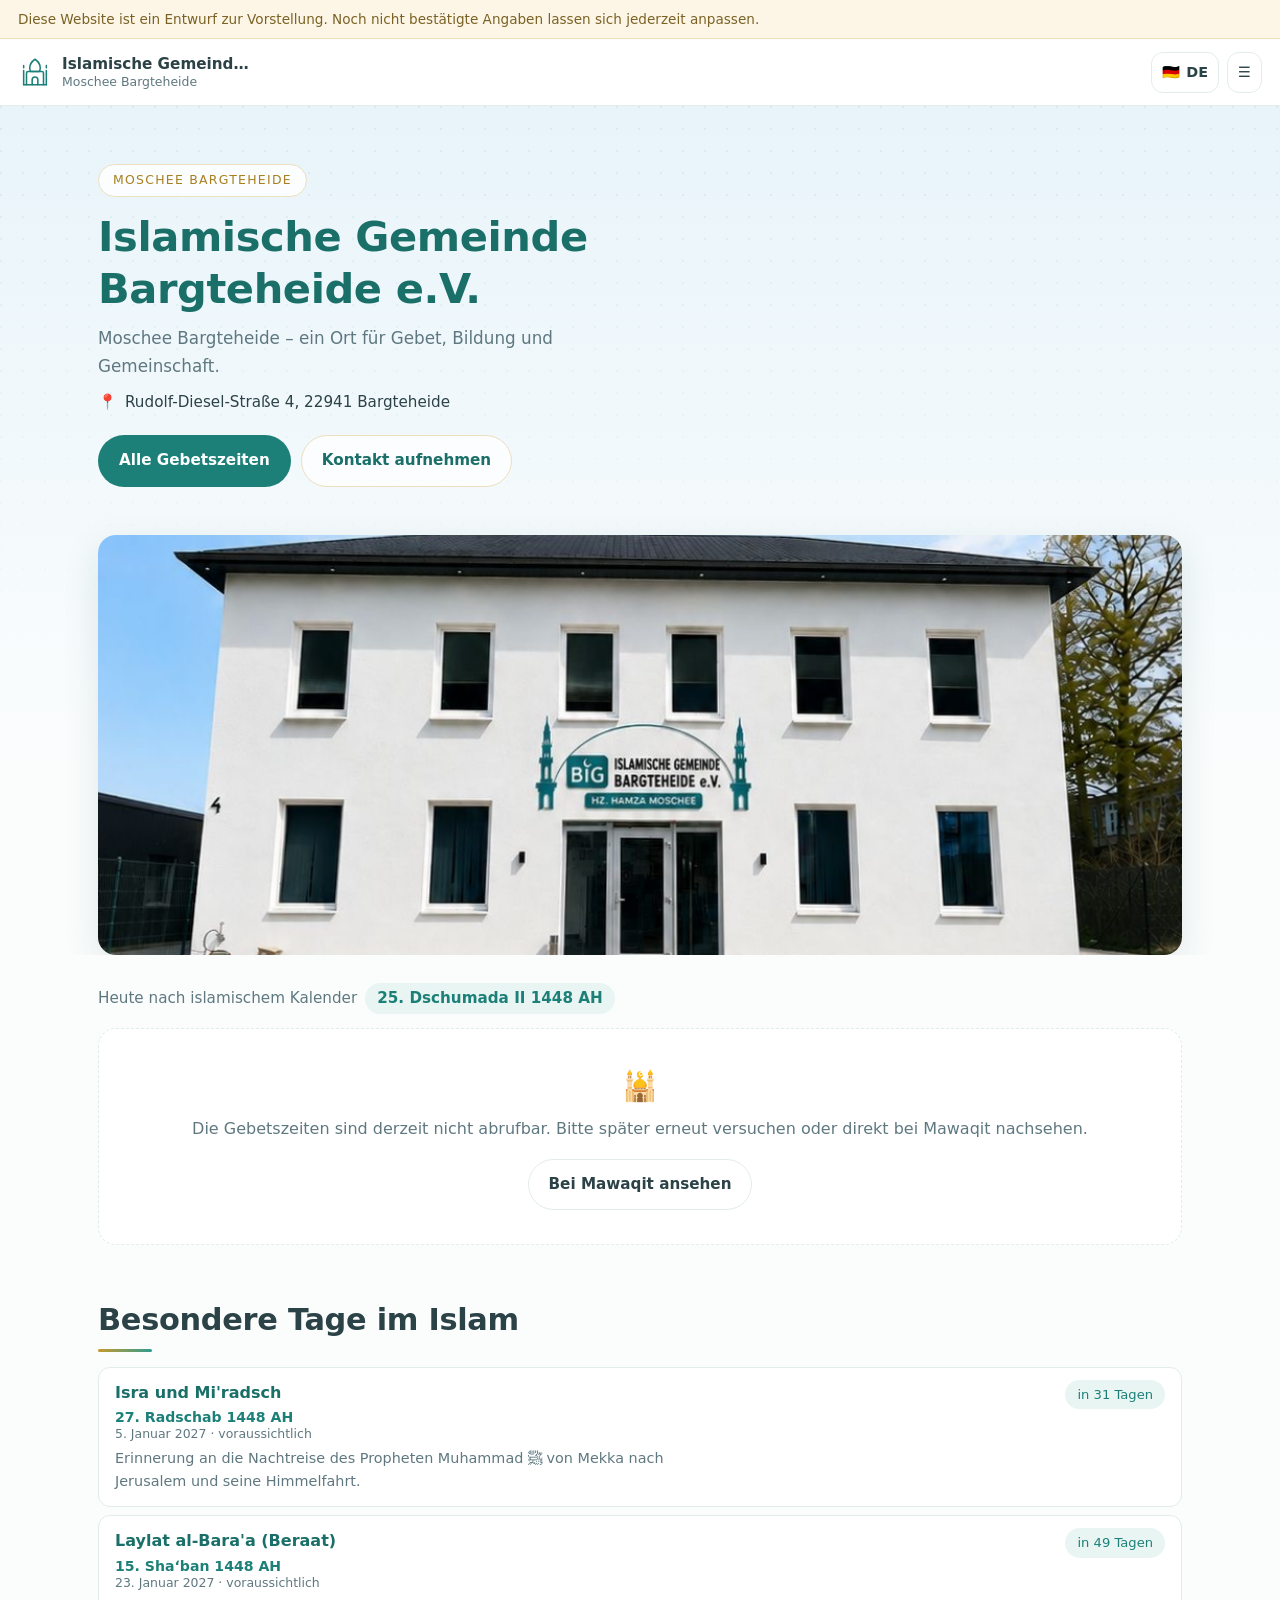
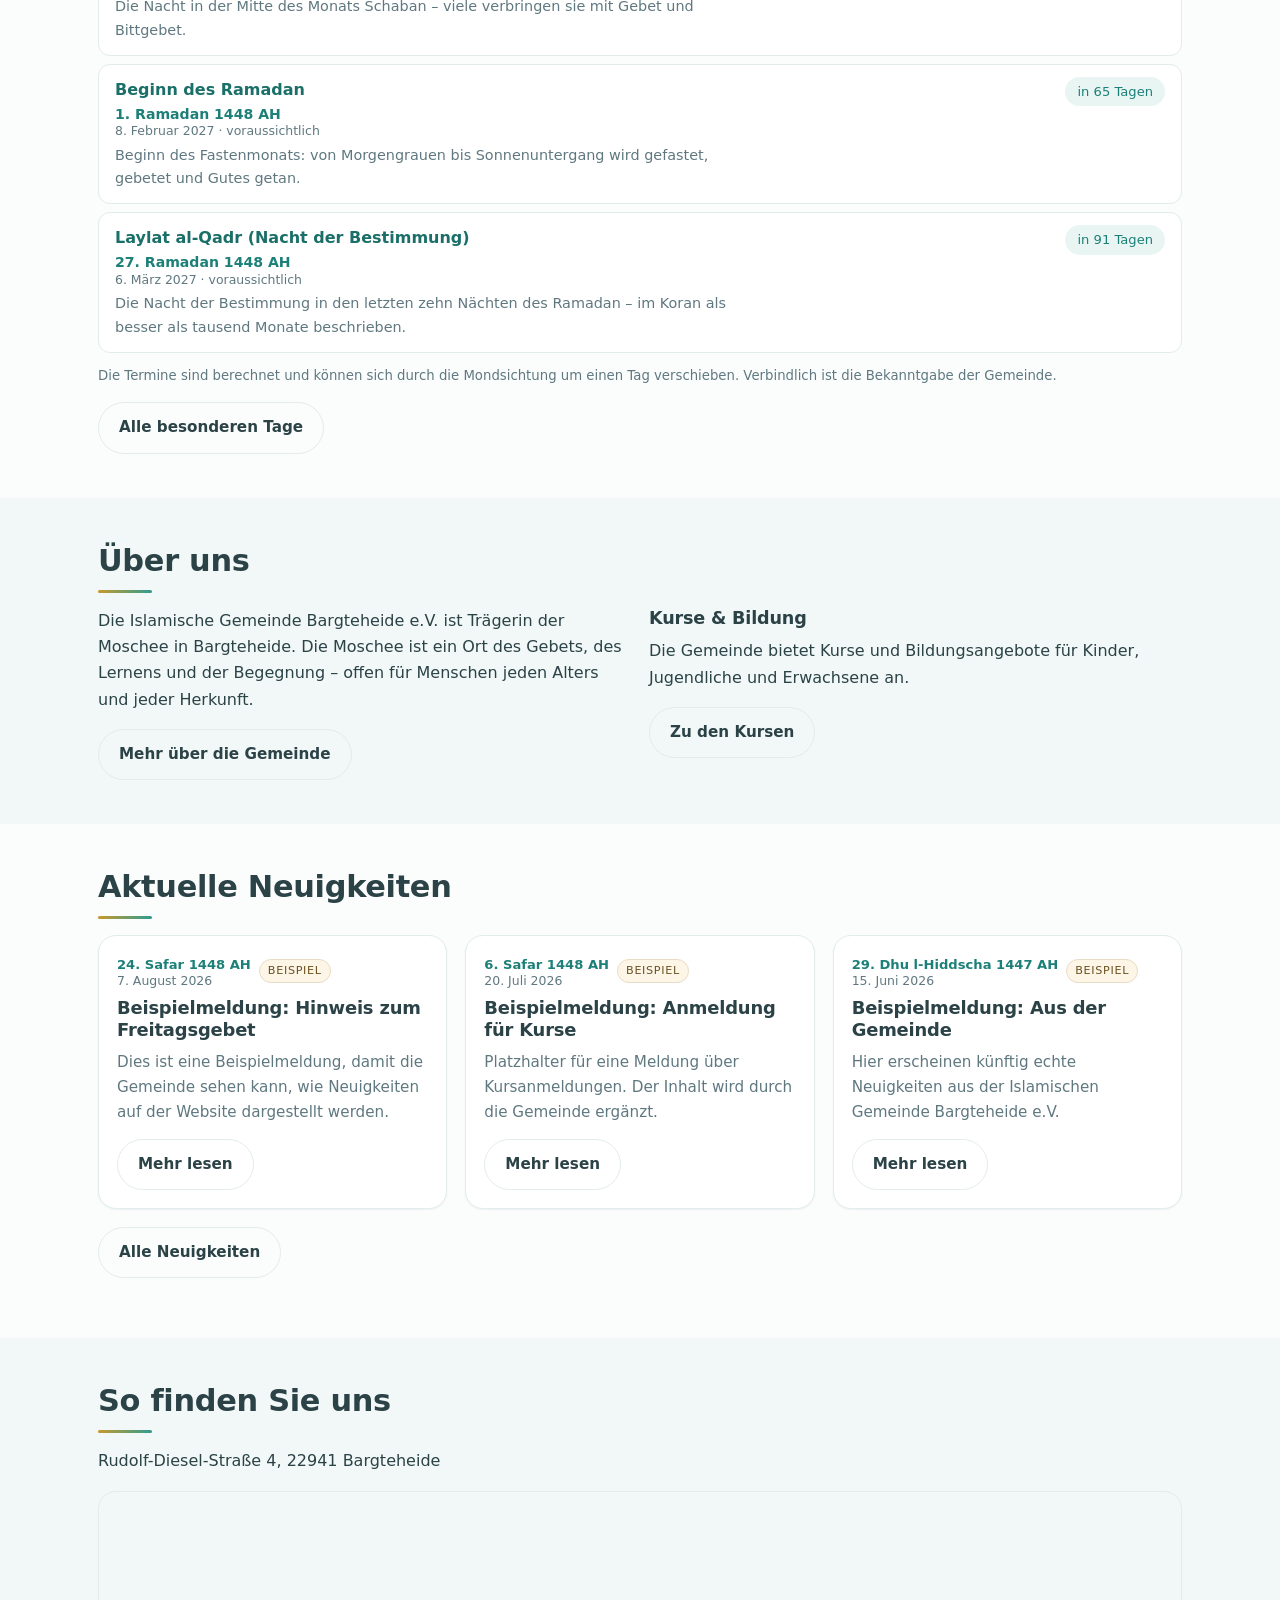
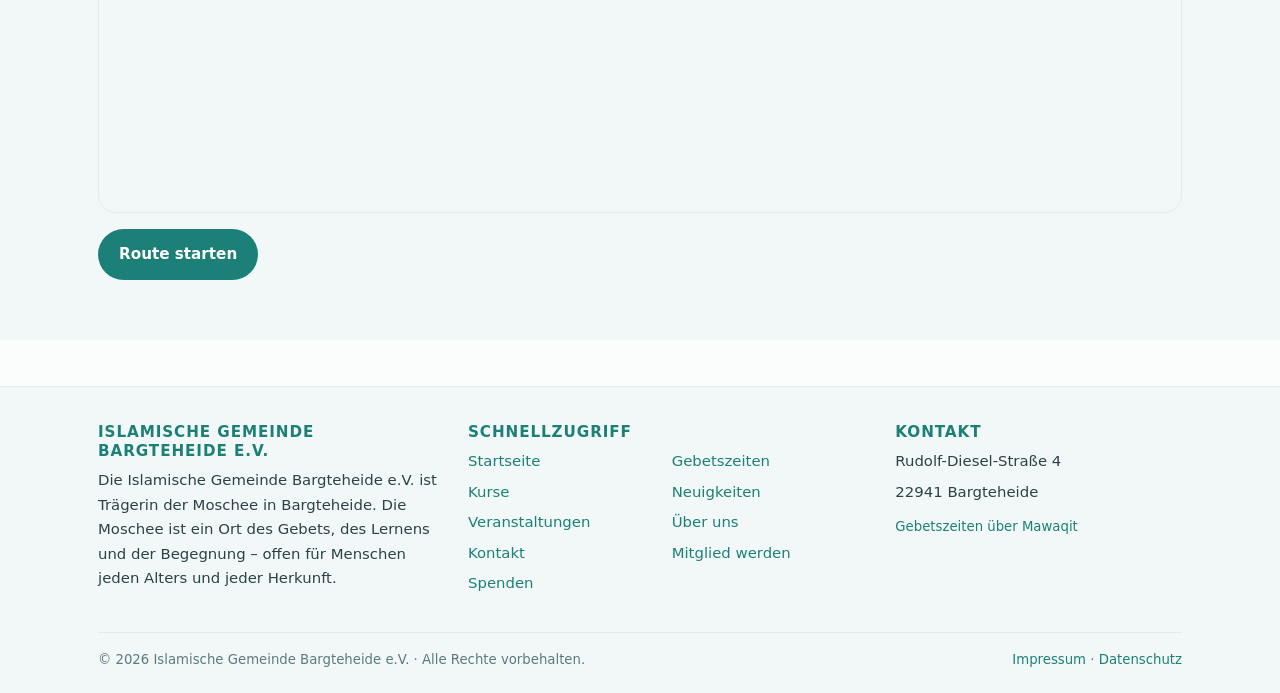
==== commit d6b2cf65: "feat: helleres Erscheinungsbild, Foto der Moschee, ruhigere Gebetszeiten-Karte Foto: Die hochgeladen" ====
--- a/index.html
+++ b/index.html
@@ -52,8 +52,7 @@
 
       <section class="section section--tight">
         <div class="container">
-          <div data-ramadan-countdown></div>
-          <h2 style="margin-top: 34px" data-i18n="home.islamicDaysTitle">Besondere Tage im Islam</h2>
+          <h2 data-i18n="home.islamicDaysTitle">Besondere Tage im Islam</h2>
           <div data-islamic-days data-limit="4"></div>
           <p style="margin-top: 16px">
             <a class="btn btn--outline" href="gebetszeiten.html#besondere-tage" data-i18n="home.islamicDaysAll">
--- a/assets/css/style.css
+++ b/assets/css/style.css
@@ -4,25 +4,25 @@
 /* Farbwelt nach den Plakaten der Gemeinde:
    Himmelblau, Sand, Gold und Petrol – hell, ruhig und freundlich. */
 :root {
-  --petrol-900: #0f4a48;
-  --petrol-700: #14615d;
-  --petrol-500: #1f7d76;
-  --petrol-100: #e2f0ee;
+  --petrol-900: #1a6f68;
+  --petrol-700: #1c8078;
+  --petrol-500: #2f9c91;
+  --petrol-100: #e8f5f2;
 
   --sky-300: #a9d3e6;
-  --sky-100: #dbeef7;
+  --sky-100: #e8f4fa;
 
   --gold-600: #a8801f;
   --gold-500: #c79a2c;
-  --sand-200: #edd8ab;
-  --sand-100: #f7ecd6;
-
-  --bg: #fdfaf4;
+  --sand-200: #eddfbe;
+  --sand-100: #fdf6e7;
+
+  --bg: #fbfdfd;
   --surface: #ffffff;
-  --surface-2: #f6efe2;
-  --text: #23383c;
+  --surface-2: #f1f8f7;
+  --text: #2b4247;
   --text-soft: #5f7880;
-  --border: #e7ded0;
+  --border: #e2ecea;
 
   --radius: 18px;
   --radius-sm: 12px;
@@ -81,6 +81,10 @@
   display: block;
 }
 
+[hidden] {
+  display: none !important;
+}
+
 a {
   color: var(--petrol-700);
   text-decoration: none;
@@ -404,9 +408,9 @@
 
 .notice-bar {
   background: var(--sand-100);
-  color: #5a4322;
+  color: #7a6224;
   font-size: 0.85rem;
-  border-bottom: 1px solid #e8dcc6;
+  border-bottom: 1px solid var(--sand-200);
 }
 @media (prefers-color-scheme: dark) {
   .notice-bar {
@@ -421,32 +425,32 @@
 
 /* ---------- Startseite / Hero ---------- */
 
-/* Heller Kopfbereich im Stil der Gemeinde-Plakate: Himmel oben, Sand unten,
-   dunkle Schrift auf hellem Grund – bewusst ohne dunkle Bildabdunklung. */
+/* Heller Kopfbereich: zarter Himmel-Verlauf, dunkle Schrift, darunter das
+   Foto der Moschee als breites Band. Keine dunklen Flaechen. */
 .hero {
   position: relative;
-  background: linear-gradient(180deg, var(--sky-100) 0%, var(--sand-100) 62%, var(--bg) 100%);
-  border-bottom: 1px solid var(--border);
+  background: linear-gradient(180deg, var(--sky-100) 0%, var(--bg) 78%);
   overflow: hidden;
+}
+
+/* Feines Ornament im Hintergrund – ruhig, nur angedeutet. */
+.hero::before {
+  content: "";
+  position: absolute;
+  inset: 0;
+  background-image: radial-gradient(circle at 1px 1px, rgba(31, 128, 120, 0.16) 1px, transparent 0);
+  background-size: 22px 22px;
+  -webkit-mask-image: linear-gradient(180deg, rgba(0, 0, 0, 0.5), transparent 70%);
+  mask-image: linear-gradient(180deg, rgba(0, 0, 0, 0.5), transparent 70%);
+  pointer-events: none;
 }
 
 .hero__grid {
   position: relative;
   display: grid;
-  gap: 26px;
-  padding-block: 40px 34px;
-  align-items: center;
-}
-
-@media (min-width: 900px) {
-  .hero__grid {
-    grid-template-columns: 1.05fr 0.95fr;
-    padding-block: 56px 46px;
-  }
-  /* Solange das Foto der Moschee fehlt, nutzt der Text die volle Breite. */
-  .hero__grid:has(.hero__figure[hidden]) {
-    grid-template-columns: 1fr;
-  }
+  gap: 22px;
+  padding-block: 42px 0;
+  justify-items: start;
 }
 
 .hero__kicker {
@@ -457,7 +461,7 @@
   letter-spacing: 0.1em;
   text-transform: uppercase;
   color: var(--gold-600);
-  background: rgba(255, 255, 255, 0.7);
+  background: rgba(255, 255, 255, 0.8);
   border: 1px solid var(--sand-200);
   padding: 5px 14px;
   border-radius: 999px;
@@ -467,13 +471,14 @@
 .hero h1 {
   color: var(--petrol-900);
   margin-bottom: 10px;
+  max-width: 18ch;
 }
 
 .hero__text {
   color: var(--text-soft);
   font-size: 1.05rem;
   margin-bottom: 10px;
-  max-width: 46ch;
+  max-width: 52ch;
 }
 
 .hero__address {
@@ -491,22 +496,30 @@
   gap: 10px;
 }
 
-/* Das Foto der Moschee steht frei auf hellem Grund – ohne Rahmen des Plakats. */
+/* Breites Bildband – das Foto der Moschee ohne Rahmen, direkt auf hellem Grund. */
 .hero__figure {
-  margin: 0;
+  margin: 26px 0 0;
+  width: 100%;
   border-radius: var(--radius);
   overflow: hidden;
-  background: rgba(255, 255, 255, 0.55);
-  box-shadow: var(--shadow);
-  aspect-ratio: 4 / 3;
+  box-shadow: 0 12px 36px rgba(24, 70, 66, 0.12);
+  background: var(--surface);
 }
 .hero__figure img {
   width: 100%;
-  height: 100%;
+  height: auto;
+  max-height: 420px;
   object-fit: cover;
+  object-position: center 60%;
 }
 .hero__figure[hidden] {
   display: none;
+}
+
+@media (min-width: 900px) {
+  .hero__grid {
+    padding-block: 58px 0;
+  }
 }
 
 /* ---------- Schaltflächen ---------- */
@@ -662,7 +675,20 @@
 }
 .time-cell[data-active="true"] {
   background: var(--petrol-100);
+}
+
+/* Das naechste Gebet leuchtet in der Reihe deutlich hervor. */
+.time-cell[data-next="true"] {
+  background: linear-gradient(160deg, #ffffff, var(--petrol-100));
   border-color: var(--petrol-500);
+  box-shadow: 0 0 0 3px rgba(47, 156, 145, 0.18), 0 8px 20px rgba(31, 128, 120, 0.12);
+}
+.time-cell[data-next="true"] .time-cell__name {
+  color: var(--petrol-700);
+  font-weight: 600;
+}
+.time-cell[data-next="true"] .time-cell__value {
+  color: var(--petrol-900);
 }
 .time-cell__name {
   font-size: 0.8rem;
@@ -680,12 +706,15 @@
   margin-top: 2px;
 }
 
+/* Freitagsgebet: an gewoehnlichen Tagen nur eine ruhige Zeile,
+   am Freitag selbst deutlich hervorgehoben. */
 .jumua-box {
-  margin-top: 16px;
-  background: linear-gradient(135deg, var(--petrol-700), var(--petrol-500));
-  color: #fff;
-  border-radius: var(--radius);
-  padding: 16px 20px;
+  margin-top: 14px;
+  background: var(--surface-2);
+  border: 1px solid var(--border);
+  color: var(--text);
+  border-radius: var(--radius-sm);
+  padding: 10px 16px;
   display: flex;
   flex-wrap: wrap;
   align-items: center;
@@ -694,11 +723,31 @@
 }
 .jumua-box__label {
   font-weight: 600;
+  font-size: 0.95rem;
+  color: var(--text-soft);
+}
+.jumua-box__note {
+  font-size: 0.82rem;
+  color: var(--text-soft);
 }
 .jumua-box__time {
-  font-size: 1.5rem;
+  font-size: 1.1rem;
   font-weight: 700;
   font-variant-numeric: tabular-nums;
+  color: var(--petrol-700);
+}
+
+.jumua-box[data-today="true"] {
+  background: linear-gradient(135deg, var(--petrol-100), var(--sand-100));
+  border-color: var(--petrol-500);
+  padding: 16px 20px;
+}
+.jumua-box[data-today="true"] .jumua-box__label {
+  color: var(--petrol-900);
+  font-size: 1.05rem;
+}
+.jumua-box[data-today="true"] .jumua-box__time {
+  font-size: 1.6rem;
 }
 
 .panel-foot {
@@ -968,15 +1017,16 @@
 
 .site-footer {
   margin-top: 46px;
-  background: var(--petrol-900);
-  color: rgba(255, 255, 255, 0.86);
+  background: var(--surface-2);
+  border-top: 1px solid var(--border);
+  color: var(--text);
   padding-block: 36px 22px;
 }
 .site-footer a {
-  color: rgba(255, 255, 255, 0.86);
+  color: var(--petrol-700);
 }
 .site-footer h3 {
-  color: #fff;
+  color: var(--petrol-700);
   font-size: 0.95rem;
   text-transform: uppercase;
   letter-spacing: 0.06em;
@@ -988,7 +1038,22 @@
 }
 @media (min-width: 760px) {
   .footer-grid {
-    grid-template-columns: 1.4fr 1fr 1fr;
+    grid-template-columns: 1.2fr 1.4fr 1fr;
+  }
+}
+
+.footer-list--columns {
+  grid-template-columns: repeat(2, minmax(0, 1fr));
+}
+@media (min-width: 520px) {
+  .footer-list--columns {
+    grid-template-columns: repeat(3, minmax(0, 1fr));
+  }
+}
+@media (min-width: 760px) {
+  .footer-list--columns {
+    grid-template-columns: repeat(2, minmax(0, 1fr));
+    column-gap: 18px;
   }
 }
 .footer-list {
@@ -1002,18 +1067,30 @@
 .footer-bottom {
   margin-top: 26px;
   padding-top: 16px;
-  border-top: 1px solid rgba(255, 255, 255, 0.15);
+  border-top: 1px solid var(--border);
   display: flex;
   flex-wrap: wrap;
   gap: 10px;
   justify-content: space-between;
   font-size: 0.83rem;
-  color: rgba(255, 255, 255, 0.7);
-}
-.footer-bottom a:hover {
-  color: #fff;
-}
-
+  color: var(--text-soft);
+}
+
+
+/* Datum: Hidschri als Hauptangabe, gregorianisch klein darunter. */
+.date-stack {
+  display: inline-flex;
+  flex-direction: column;
+  line-height: 1.3;
+}
+.date-stack__main {
+  font-weight: 600;
+  color: var(--petrol-700);
+}
+.date-stack__sub {
+  font-size: 0.78rem;
+  color: var(--text-soft);
+}
 
 /* ---------- Islamischer Kalender ---------- */
 
@@ -1120,6 +1197,17 @@
   font-size: 0.88rem;
   color: var(--text-soft);
 }
+.day-list__text {
+  font-size: 0.9rem;
+  color: var(--text-soft);
+  margin-top: 4px;
+  max-width: 68ch;
+}
+
+.day-list__item {
+  align-items: flex-start;
+}
+
 .day-list__badge {
   font-size: 0.82rem;
   color: var(--petrol-700);
@@ -1209,6 +1297,46 @@
   color: var(--petrol-700);
 }
 
+
+/* ---------- Gestalterische Feinheiten ---------- */
+
+/* Abschnittsueberschriften bekommen einen feinen goldenen Strich. */
+.section > .container > h2,
+.page-head h1 {
+  position: relative;
+}
+.section > .container > h2::after {
+  content: "";
+  display: block;
+  width: 54px;
+  height: 3px;
+  margin-top: 10px;
+  border-radius: 3px;
+  background: linear-gradient(90deg, var(--gold-500), var(--petrol-500));
+}
+
+/* Karten reagieren dezent auf Beruehrung. */
+.entry-card,
+.card {
+  transition: box-shadow 0.18s ease, border-color 0.18s ease;
+}
+.entry-card:hover {
+  border-color: var(--petrol-500);
+  box-shadow: var(--shadow);
+}
+
+/* Kopf der Unterseiten: heller Verlauf statt einfarbiger Flaeche. */
+.page-head {
+  background: linear-gradient(180deg, var(--sky-100), var(--bg));
+  border-bottom: 1px solid var(--border);
+}
+
+/* Der Gebetszeiten-Block hebt sich leicht ab. */
+.prayer-panel .card {
+  border-color: var(--petrol-100);
+  box-shadow: 0 10px 30px rgba(24, 70, 66, 0.08);
+}
+
 /* ---------- RTL ---------- */
 
 body[dir="rtl"] .hero__inner,
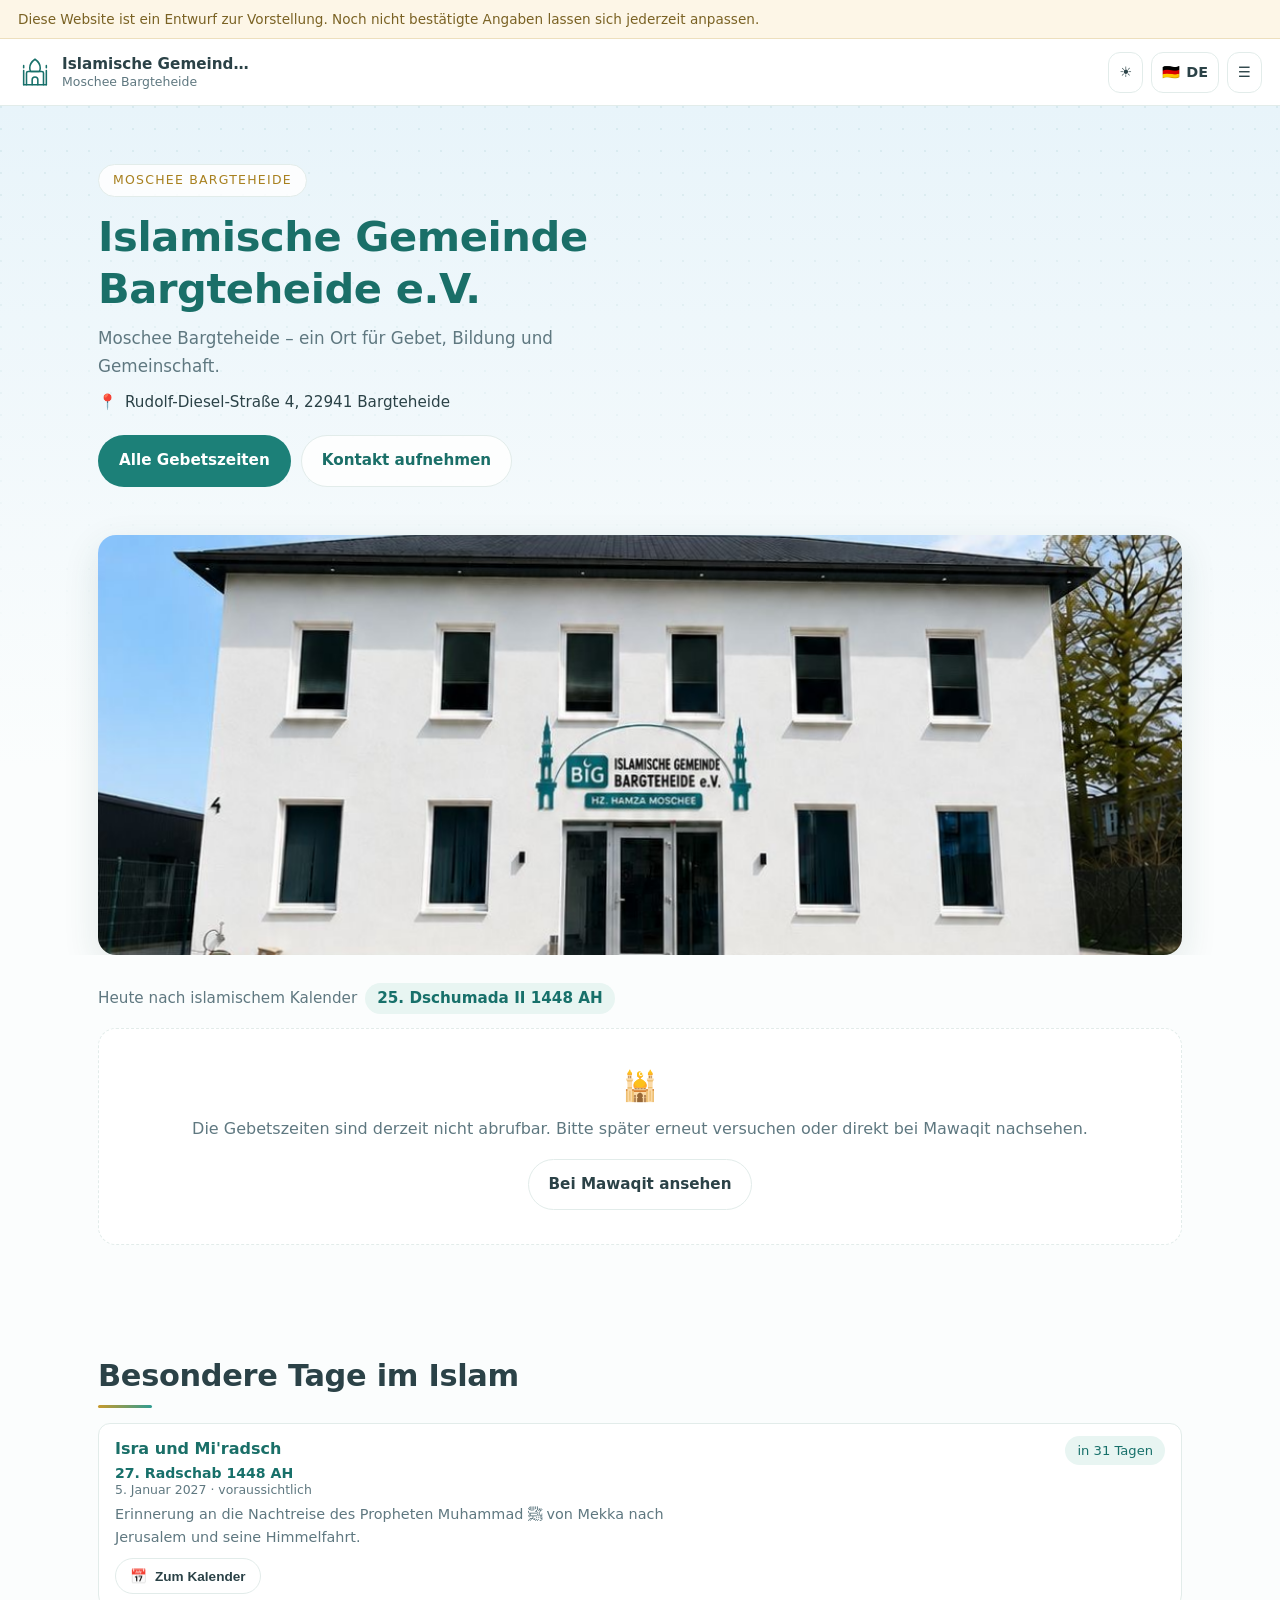
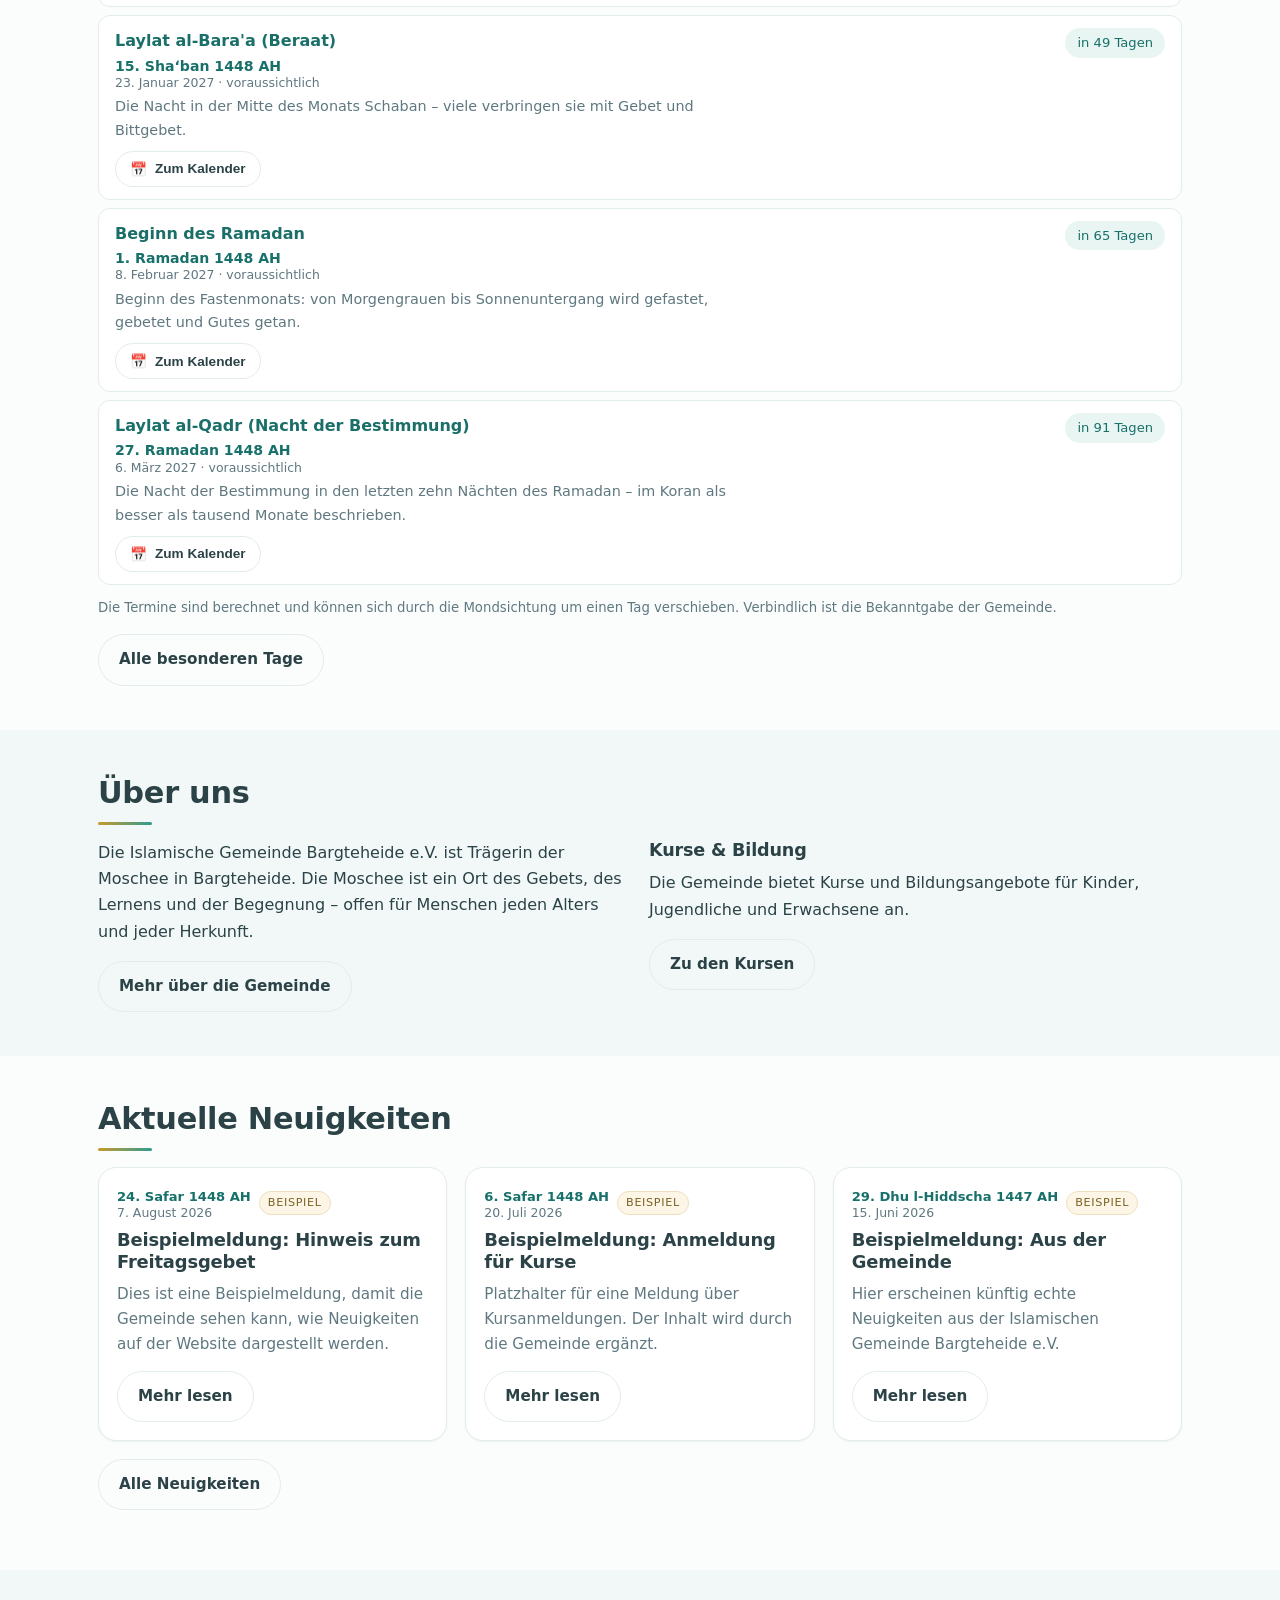
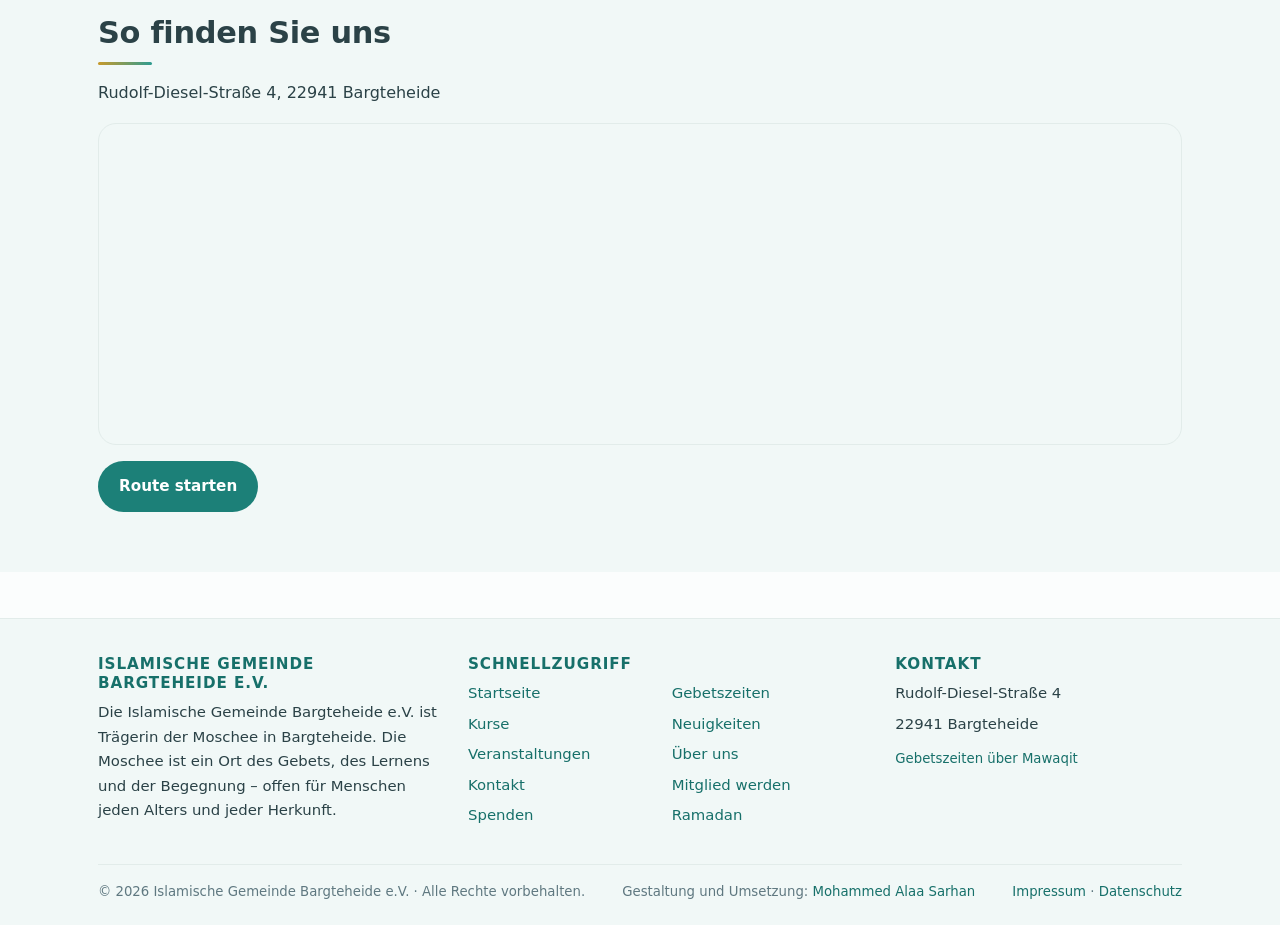
==== commit 48e0b25b: "feat: Farbmodus zur Auswahl, Urheber-Zeile, Ramadan-Bereich, App und Kalender Farbmodus: Die Website" ====
--- a/index.html
+++ b/index.html
@@ -1,5 +1,5 @@
 <!doctype html>
-<html lang="de">
+<html lang="de" data-theme="light">
   <head>
     <meta charset="utf-8" />
     <meta name="viewport" content="width=device-width, initial-scale=1" />
@@ -8,9 +8,17 @@
       name="description"
       content="Islamische Gemeinde Bargteheide e.V. – Moschee Bargteheide, Rudolf-Diesel-Straße 4, 22941 Bargteheide. Gebetszeiten, Kurse, Neuigkeiten und Veranstaltungen."
     />
-    <meta name="theme-color" content="#14503f" />
+    <meta name="theme-color" content="#e8f4fa" />
     <link rel="icon" href="assets/img/favicon.svg" type="image/svg+xml" />
+    <link rel="manifest" href="manifest.webmanifest" />
     <link rel="stylesheet" href="assets/css/style.css" />
+    <script>
+      // Gespeicherten Farbmodus setzen, bevor die Seite gezeichnet wird.
+      try {
+        var t = localStorage.getItem("mb-theme");
+        document.documentElement.setAttribute("data-theme", t === "dark" || t === "auto" ? t : "light");
+      } catch (e) {}
+    </script>
   </head>
   <body data-page-title-key="nav.home">
     <a class="skip-link" href="#main" data-i18n="common.skip">Zum Inhalt springen</a>
@@ -47,6 +55,12 @@
             <span class="hijri-line__value" data-hijri-date></span>
           </p>
           <div data-prayer="compact"></div>
+        </div>
+      </section>
+
+      <section class="section section--tight">
+        <div class="container">
+          <div data-ramadan-box></div>
         </div>
       </section>
 
@@ -111,6 +125,7 @@
     <script src="assets/js/pages.js"></script>
     <script src="assets/js/prayer.js"></script>
     <script src="assets/js/hijri.js"></script>
+    <script src="assets/js/ramadan.js"></script>
     <script src="assets/js/content.js"></script>
   </body>
 </html>
--- a/assets/css/style.css
+++ b/assets/css/style.css
@@ -29,14 +29,42 @@
   --shadow: 0 1px 2px rgba(24, 60, 60, 0.04), 0 10px 28px rgba(24, 60, 60, 0.07);
   --shadow-sm: 0 1px 2px rgba(24, 60, 60, 0.06);
 
+  --accent: #17706a;
+  --heading: #1a6f68;
+  --notice-bg: #fdf6e7;
+  --notice-text: #7a6224;
+  --notice-border: #eddfbe;
+
   --max: 1120px;
   --header-h: 66px;
 
   --font: "Segoe UI", system-ui, -apple-system, "Helvetica Neue", Arial, sans-serif;
 }
 
+/* Dunkler Modus – gilt nur, wenn er ausdruecklich gewaehlt wurde,
+   oder bei der Einstellung "Automatisch" zusammen mit dem Geraet.
+   Ohne Wahl bleibt die Website hell. */
+:root[data-theme="dark"] {
+  --bg: #14201f;
+  --surface: #1b2828;
+  --surface-2: #22302f;
+  --text: #eef4f3;
+  --text-soft: #a9bcbd;
+  --border: #2f403f;
+  --petrol-100: #1e3a38;
+  --sand-100: #2a2519;
+  --sky-100: #1d2f36;
+  --accent: #7fd6cb;
+  --heading: #eef4f3;
+  --notice-bg: #2a2418;
+  --notice-text: #e5d5b4;
+  --notice-border: #3a3222;
+  --shadow: 0 1px 2px rgba(0, 0, 0, 0.35), 0 10px 28px rgba(0, 0, 0, 0.3);
+  --shadow-sm: 0 1px 2px rgba(0, 0, 0, 0.35);
+}
+
 @media (prefers-color-scheme: dark) {
-  :root {
+  :root[data-theme="auto"] {
     --bg: #14201f;
     --surface: #1b2828;
     --surface-2: #22302f;
@@ -46,6 +74,11 @@
     --petrol-100: #1e3a38;
     --sand-100: #2a2519;
     --sky-100: #1d2f36;
+    --accent: #7fd6cb;
+    --heading: #eef4f3;
+    --notice-bg: #2a2418;
+    --notice-text: #e5d5b4;
+    --notice-border: #3a3222;
     --shadow: 0 1px 2px rgba(0, 0, 0, 0.35), 0 10px 28px rgba(0, 0, 0, 0.3);
     --shadow-sm: 0 1px 2px rgba(0, 0, 0, 0.35);
   }
@@ -86,7 +119,7 @@
 }
 
 a {
-  color: var(--petrol-700);
+  color: var(--accent);
   text-decoration: none;
 }
 
@@ -210,7 +243,7 @@
   width: 34px;
   height: 34px;
   flex: 0 0 34px;
-  color: var(--petrol-700);
+  color: var(--accent);
 }
 
 .brand__text {
@@ -261,7 +294,7 @@
   text-decoration: none;
 }
 .nav__link[aria-current="page"] {
-  color: var(--petrol-700);
+  color: var(--accent);
   font-weight: 600;
   background: var(--petrol-100);
 }
@@ -337,7 +370,7 @@
 }
 .lang__option[aria-current="true"] {
   font-weight: 700;
-  color: var(--petrol-700);
+  color: var(--accent);
 }
 .lang__flag {
   font-size: 1.15rem;
@@ -370,7 +403,7 @@
 .mobile-nav__list a:hover,
 .mobile-nav__list a[aria-current="page"] {
   background: var(--petrol-100);
-  color: var(--petrol-700);
+  color: var(--accent);
   text-decoration: none;
 }
 
@@ -390,34 +423,45 @@
   }
 }
 
+/* Auf schmalen Telefonen genuegt die Flagge – das Sprachkuerzel entfaellt,
+   damit Farbmodus-, Sprach- und Menue-Schaltflaeche nebeneinander passen. */
+@media (max-width: 430px) {
+  .lang__current {
+    display: none;
+  }
+  .icon-btn {
+    padding: 8px;
+    gap: 4px;
+  }
+}
+
 /* Sehr schmale Telefone */
 @media (max-width: 360px) {
   .container {
-    padding-inline: 14px;
+    padding-inline: 12px;
   }
   .brand__title,
   .brand__sub {
-    max-width: 38vw;
+    max-width: 30vw;
+  }
+  .header-inner {
+    gap: 8px;
+  }
+  .header-actions {
+    gap: 6px;
   }
   .icon-btn {
-    padding: 8px;
+    padding: 8px 7px;
   }
 }
 
 /* ---------- Hinweisbanner ---------- */
 
 .notice-bar {
-  background: var(--sand-100);
-  color: #7a6224;
+  background: var(--notice-bg);
+  color: var(--notice-text);
   font-size: 0.85rem;
-  border-bottom: 1px solid var(--sand-200);
-}
-@media (prefers-color-scheme: dark) {
-  .notice-bar {
-    background: #2a2418;
-    color: #e5d5b4;
-    border-bottom-color: #3a3222;
-  }
+  border-bottom: 1px solid var(--notice-border);
 }
 .notice-bar .container {
   padding-block: 8px;
@@ -461,15 +505,15 @@
   letter-spacing: 0.1em;
   text-transform: uppercase;
   color: var(--gold-600);
-  background: rgba(255, 255, 255, 0.8);
-  border: 1px solid var(--sand-200);
+  background: color-mix(in srgb, var(--surface) 85%, transparent);
+  border: 1px solid var(--border);
   padding: 5px 14px;
   border-radius: 999px;
   margin-bottom: 14px;
 }
 
 .hero h1 {
-  color: var(--petrol-900);
+  color: var(--heading);
   margin-bottom: 10px;
   max-width: 18ch;
 }
@@ -551,13 +595,19 @@
 }
 
 .btn--ghost {
-  background: rgba(255, 255, 255, 0.75);
-  border-color: var(--sand-200);
-  color: var(--petrol-900);
+  background: color-mix(in srgb, var(--surface) 85%, transparent);
+  border-color: var(--border);
+  color: var(--heading);
 }
 .btn--ghost:hover {
-  background: #fff;
+  background: var(--surface);
   border-color: var(--gold-500);
+}
+
+.btn--small {
+  padding: 7px 14px;
+  min-height: 36px;
+  font-size: 0.85rem;
 }
 
 .btn--outline {
@@ -567,7 +617,7 @@
 }
 .btn--outline:hover {
   border-color: var(--petrol-500);
-  color: var(--petrol-700);
+  color: var(--accent);
 }
 
 /* ---------- Gebetszeiten ---------- */
@@ -605,7 +655,7 @@
 .next-prayer__name {
   font-size: 1.5rem;
   font-weight: 700;
-  color: var(--petrol-700);
+  color: var(--accent);
 }
 
 .next-prayer__time {
@@ -684,11 +734,11 @@
   box-shadow: 0 0 0 3px rgba(47, 156, 145, 0.18), 0 8px 20px rgba(31, 128, 120, 0.12);
 }
 .time-cell[data-next="true"] .time-cell__name {
-  color: var(--petrol-700);
+  color: var(--accent);
   font-weight: 600;
 }
 .time-cell[data-next="true"] .time-cell__value {
-  color: var(--petrol-900);
+  color: var(--heading);
 }
 .time-cell__name {
   font-size: 0.8rem;
@@ -734,7 +784,7 @@
   font-size: 1.1rem;
   font-weight: 700;
   font-variant-numeric: tabular-nums;
-  color: var(--petrol-700);
+  color: var(--accent);
 }
 
 .jumua-box[data-today="true"] {
@@ -743,7 +793,7 @@
   padding: 16px 20px;
 }
 .jumua-box[data-today="true"] .jumua-box__label {
-  color: var(--petrol-900);
+  color: var(--heading);
   font-size: 1.05rem;
 }
 .jumua-box[data-today="true"] .jumua-box__time {
@@ -877,16 +927,9 @@
   text-transform: uppercase;
   padding: 2px 8px;
   border-radius: 999px;
-  background: var(--sand-100);
-  color: #6b5122;
-  border: 1px solid #e8dcc6;
-}
-@media (prefers-color-scheme: dark) {
-  .badge {
-    background: #2a2418;
-    color: #e5d5b4;
-    border-color: #3a3222;
-  }
+  background: var(--notice-bg);
+  color: var(--notice-text);
+  border: 1px solid var(--notice-border);
 }
 
 .detail-list {
@@ -1023,10 +1066,10 @@
   padding-block: 36px 22px;
 }
 .site-footer a {
-  color: var(--petrol-700);
+  color: var(--accent);
 }
 .site-footer h3 {
-  color: var(--petrol-700);
+  color: var(--accent);
   font-size: 0.95rem;
   text-transform: uppercase;
   letter-spacing: 0.06em;
@@ -1085,7 +1128,7 @@
 }
 .date-stack__main {
   font-weight: 600;
-  color: var(--petrol-700);
+  color: var(--accent);
 }
 .date-stack__sub {
   font-size: 0.78rem;
@@ -1106,64 +1149,39 @@
 }
 .hijri-line__value {
   font-weight: 600;
-  color: var(--petrol-700);
+  color: var(--accent);
   background: var(--petrol-100);
   border-radius: 999px;
   padding: 3px 12px;
 }
 
-/* Countdown bis Ramadan */
-.countdown-card {
+/* Ramadan: Countdown bis Iftar oder Sahur */
+.ramadan-card {
   display: flex;
   flex-wrap: wrap;
   align-items: center;
   justify-content: space-between;
   gap: 16px;
-  background: linear-gradient(120deg, var(--sky-100), var(--sand-100));
-  border: 1px solid var(--sand-200);
+  background: linear-gradient(120deg, var(--sky-100), var(--petrol-100));
+  border: 1px solid var(--petrol-100);
   border-radius: var(--radius);
   padding: 18px 22px;
 }
-.countdown-card__label {
+.ramadan-card__label {
   font-size: 0.78rem;
   letter-spacing: 0.08em;
   text-transform: uppercase;
   color: var(--gold-600);
 }
-.countdown-card__title {
-  font-size: 1.3rem;
+.ramadan-card__title {
+  font-size: 1.25rem;
   font-weight: 700;
-  color: var(--petrol-900);
-  line-height: 1.25;
-}
-.countdown-card__date {
-  font-size: 0.9rem;
-  color: var(--text-soft);
-}
-.countdown-card__value {
-  display: flex;
-  align-items: baseline;
-  gap: 8px;
-}
-.countdown-card__number {
-  font-size: 2.6rem;
-  font-weight: 700;
-  color: var(--petrol-700);
-  font-variant-numeric: tabular-nums;
-  line-height: 1;
-}
-.countdown-card__unit {
-  font-size: 0.9rem;
-  color: var(--text-soft);
-}
-
-@media (prefers-color-scheme: dark) {
-  .countdown-card {
-    background: linear-gradient(120deg, var(--surface-2), var(--surface));
-  }
-  .countdown-card__title {
-    color: var(--text);
-  }
+  color: var(--heading);
+  line-height: 1.3;
+}
+
+.day-list__actions {
+  margin-top: 8px;
 }
 
 /* Liste der besonderen Tage */
@@ -1191,7 +1209,7 @@
 }
 .day-list__name {
   font-weight: 600;
-  color: var(--petrol-900);
+  color: var(--heading);
 }
 .day-list__date {
   font-size: 0.88rem;
@@ -1210,7 +1228,7 @@
 
 .day-list__badge {
   font-size: 0.82rem;
-  color: var(--petrol-700);
+  color: var(--accent);
   background: var(--petrol-100);
   border-radius: 999px;
   padding: 4px 12px;
@@ -1224,12 +1242,6 @@
   margin-top: 12px;
   font-size: 0.83rem;
   color: var(--text-soft);
-}
-
-@media (prefers-color-scheme: dark) {
-  .day-list__name {
-    color: var(--text);
-  }
 }
 
 /* ---------- Online-Beitritt mit Unterschrift ---------- */
@@ -1294,7 +1306,7 @@
 .form-status {
   margin-top: 14px;
   font-size: 0.92rem;
-  color: var(--petrol-700);
+  color: var(--accent);
 }
 
 
@@ -1350,10 +1362,13 @@
     visibility: hidden;
   }
   .application-doc,
-  .application-doc * {
+  .application-doc *,
+  .print-doc,
+  .print-doc * {
     visibility: visible;
   }
-  .application-doc {
+  .application-doc,
+  .print-doc {
     position: absolute;
     inset-inline-start: 0;
     top: 0;
